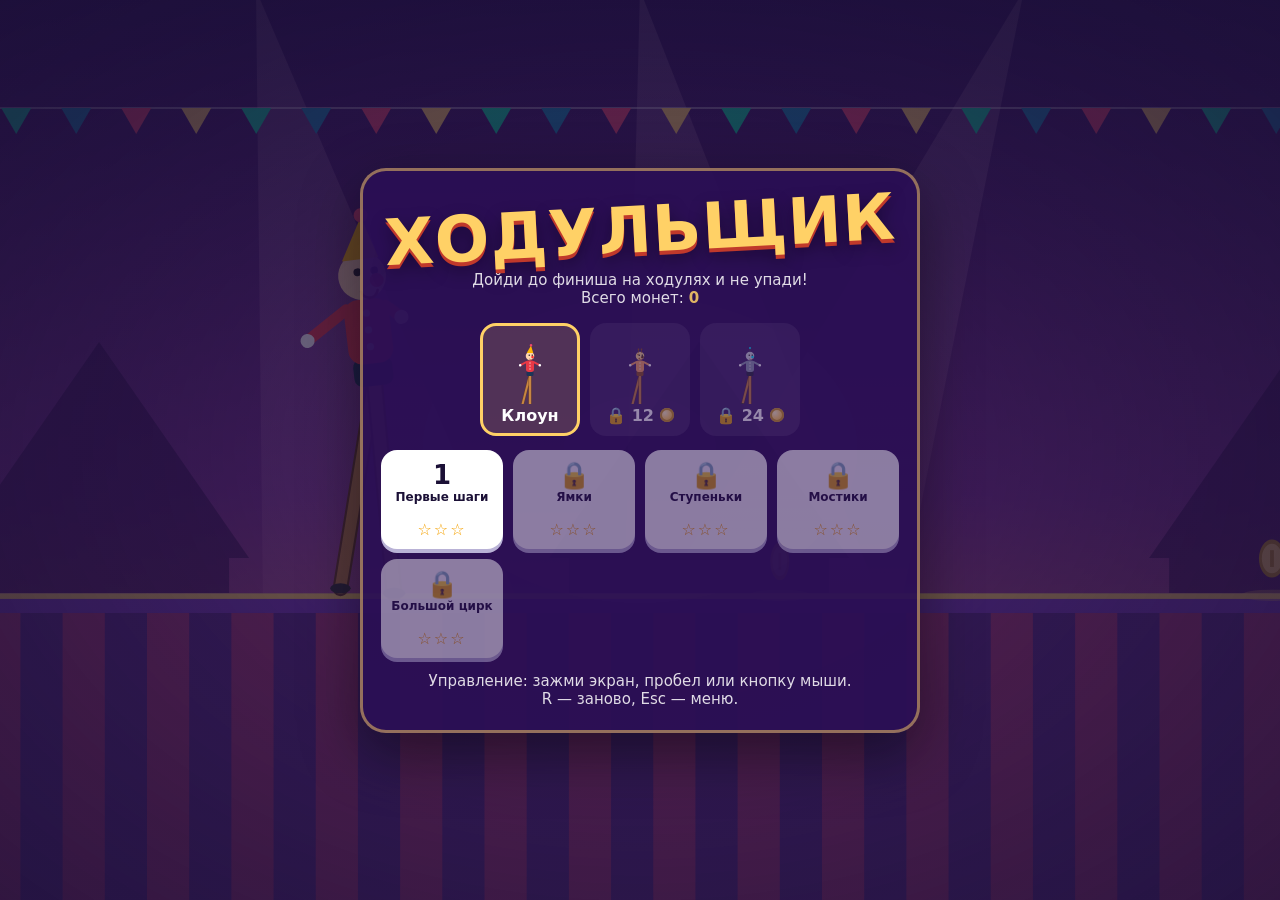
==== hodulki/index.html @ 5085d310 "Игра «Ходульщик»: ходьба на ходулях, 5 уровней, 3 персонажа Co-Authored-By: Claude Opus 5.5 <noreply" ====
﻿<!doctype html>
<html lang="ru">
<head>
<meta charset="utf-8">
<meta name="viewport" content="width=device-width, initial-scale=1, maximum-scale=1, user-scalable=no, viewport-fit=cover">
<meta name="theme-color" content="#2b1055">
<meta name="apple-mobile-web-app-capable" content="yes">
<title>Ходульщик</title>
<style>
  :root { --gold: #ffd166; --red: #ef476f; --ink: #1b1036; }
  * { box-sizing: border-box; -webkit-tap-highlight-color: transparent; user-select: none; -webkit-user-select: none; }
  html, body { margin: 0; height: 100%; overflow: hidden; background: #2b1055; font-family: 'Segoe UI', system-ui, -apple-system, Roboto, sans-serif; color: #fff; touch-action: none; }
  canvas { display: block; width: 100vw; height: 100vh; height: 100dvh; }
  .hud { position: fixed; top: max(10px, env(safe-area-inset-top)); left: 12px; right: 12px; display: flex; gap: 8px; align-items: center; pointer-events: none; font-weight: 800; text-shadow: 0 2px 0 rgba(0,0,0,.35); }
  .pill { background: rgba(27,16,54,.55); border: 2px solid rgba(255,255,255,.15); padding: 6px 12px; border-radius: 999px; font-size: 16px; backdrop-filter: blur(6px); }
  .hud .grow { flex: 1; }
  #hLevel { min-width: 0; overflow: hidden; text-overflow: ellipsis; white-space: nowrap; }
  .hud .pill { flex-shrink: 0; } .hud #hLevel { flex-shrink: 1; }
  @media (max-width: 480px) { .pill { font-size: 14px; padding: 5px 9px; } }
  .coin { display: inline-block; width: .9em; height: .9em; border-radius: 50%; background: radial-gradient(circle at 35% 35%, #fff3c4, #ffd166 45%, #c9971f); vertical-align: -0.1em; box-shadow: 0 0 0 2px #c9971f inset; }
  .hud button { pointer-events: auto; }
  .btn { font: inherit; font-weight: 800; border: 0; cursor: pointer; color: var(--ink); background: var(--gold); padding: 12px 22px; border-radius: 16px; font-size: 18px; box-shadow: 0 5px 0 #c9971f; transition: transform .08s; }
  .btn:active { transform: translateY(3px); box-shadow: 0 2px 0 #c9971f; }
  .btn.alt { background: #fff; box-shadow: 0 5px 0 #b9b2d6; }
  .btn.small { padding: 8px 14px; font-size: 15px; border-radius: 12px; }
  .screen { position: fixed; inset: 0; display: none; align-items: center; justify-content: center; padding: 16px; background: radial-gradient(ellipse at center, rgba(27,16,54,.55), rgba(27,16,54,.85)); }
  .screen.on { display: flex; }
  .card { width: min(560px, 100%); max-height: 100%; overflow: auto; text-align: center; background: rgba(43,16,85,.92); border: 3px solid rgba(255,209,102,.5); border-radius: 26px; padding: 22px 18px; box-shadow: 0 20px 60px rgba(0,0,0,.45); }
  h1 { margin: 0 0 4px; font-size: clamp(38px, 9vw, 64px); letter-spacing: 1px; color: var(--gold); text-shadow: 0 4px 0 #c0392b, 0 8px 18px rgba(0,0,0,.4); transform: rotate(-3deg); }
  h2 { margin: 0 0 10px; font-size: 30px; color: var(--gold); }
  .sub { opacity: .85; margin: 0 0 16px; font-size: 15px; }
  .levels { display: grid; grid-template-columns: repeat(auto-fill, minmax(96px, 1fr)); gap: 10px; margin: 14px 0; }
  .lvl { font: inherit; color: var(--ink); background: #fff; border: 0; border-radius: 16px; padding: 10px 6px; cursor: pointer; font-weight: 800; box-shadow: 0 4px 0 #b9b2d6; }
  .lvl b { display: block; font-size: 26px; }
  .lvl small { display: block; font-size: 12px; min-height: 30px; line-height: 1.2; }
  .lvl .st { color: #f4a100; letter-spacing: 2px; }
  .lvl[disabled] { opacity: .45; cursor: not-allowed; }
  .skins { display: flex; gap: 10px; justify-content: center; flex-wrap: wrap; margin: 10px 0 4px; }
  .skin { font: inherit; border: 3px solid transparent; background: rgba(255,255,255,.1); color: #fff; border-radius: 16px; padding: 8px 12px; cursor: pointer; font-weight: 700; min-width: 100px; }
  .skin.sel { border-color: var(--gold); background: rgba(255,209,102,.18); }
  .skin[disabled] { opacity: .5; cursor: not-allowed; }
  .skin canvas { width: 60px; height: 70px; display: block; margin: 0 auto 2px; }
  .row { display: flex; gap: 10px; justify-content: center; flex-wrap: wrap; margin-top: 14px; }
  .big { font-size: 56px; letter-spacing: 6px; margin: 4px 0; }
  .big .off { opacity: .25; }
  .hint { position: fixed; left: 0; right: 0; bottom: max(26px, env(safe-area-inset-bottom)); text-align: center; font-weight: 800; font-size: 18px; pointer-events: none; text-shadow: 0 2px 6px rgba(0,0,0,.6); transition: opacity .5s; }
  .coins-total { color: var(--gold); font-weight: 800; }
</style>
</head>
<body>
<canvas id="cv"></canvas>

<div class="hud" id="hud" style="display:none">
  <button class="btn small alt" id="bMenu">☰</button>
  <span class="pill" id="hLevel">Уровень</span>
  <span class="grow"></span>
  <span class="pill"><span class="coin"></span> <span id="hCoins">0/0</span></span>
  <span class="pill" id="hTime">0.0 с</span>
</div>
<div class="hint" id="hint" style="opacity:0">Зажми — нога идёт вперёд.<br>Отпусти — ставишь ногу.</div>

<div class="screen on" id="sMenu">
  <div class="card">
    <h1>ХОДУЛЬЩИК</h1>
    <p class="sub">Дойди до финиша на ходулях и не упади!<br>Всего монет: <span class="coins-total" id="mTotal">0</span></p>
    <div class="skins" id="skins"></div>
    <div class="levels" id="levels"></div>
    <p class="sub" style="margin:0">Управление: зажми экран, пробел или кнопку мыши.<br>R — заново, Esc — меню.</p>
  </div>
</div>

<div class="screen" id="sEnd">
  <div class="card">
    <h2 id="eTitle">Финиш!</h2>
    <div class="big" id="eStars"></div>
    <p class="sub" id="eText"></p>
    <div class="row">
      <button class="btn alt" id="bEndMenu">Меню</button>
      <button class="btn alt" id="bRetry">Ещё раз</button>
      <button class="btn" id="bNext">Дальше ▶</button>
    </div>
  </div>
</div>

<script src="game.js"></script>
<script>
'use strict';
const { SKINS, LEVELS, groundAt, create, hip, step, stars, bot } = Hod;
const cv = document.getElementById('cv'); let ctx = cv.getContext('2d');
const $ = (id) => document.getElementById(id);

// ---------- сохранение ----------
const SAVE_KEY = 'hodulki-save-v1';
let save = { best: {}, skin: 0 };
try { save = Object.assign(save, JSON.parse(localStorage.getItem(SAVE_KEY) || '{}')); } catch (e) {}
function persist() { try { localStorage.setItem(SAVE_KEY, JSON.stringify(save)); } catch (e) {} }
const totalCoins = () => Object.values(save.best).reduce((a, b) => a + (b.coins || 0), 0);
const unlockedLevel = (i) => i === 0 || !!save.best[i - 1];
const unlockedSkin = (i) => totalCoins() >= SKINS[i].need;

// ---------- звук ----------
let ac = null;
function beep(freq, dur, type = 'square', vol = 0.06, slide = 0) {
  try {
    ac = ac || new (window.AudioContext || window.webkitAudioContext)();
    const o = ac.createOscillator(), g = ac.createGain(), t = ac.currentTime;
    o.type = type; o.frequency.setValueAtTime(freq, t);
    if (slide) o.frequency.exponentialRampToValueAtTime(Math.max(30, freq + slide), t + dur);
    g.gain.setValueAtTime(vol, t); g.gain.exponentialRampToValueAtTime(0.0001, t + dur);
    o.connect(g).connect(ac.destination); o.start(t); o.stop(t + dur);
  } catch (e) {}
}
const sfx = {
  step: () => beep(140 + Math.random() * 40, 0.07, 'triangle', 0.12),
  coin: () => { beep(988, 0.08, 'square', 0.05); setTimeout(() => beep(1319, 0.14, 'square', 0.05), 70); },
  fall: () => beep(400, 0.6, 'sawtooth', 0.05, -330),
  win: () => [523, 659, 784, 1047].forEach((f, i) => setTimeout(() => beep(f, 0.18, 'square', 0.05), i * 110)),
};

// ---------- состояние ----------
let s = null, lvlIdx = 0, mode = 'menu', holding = false, particles = [], camX = 0, camY = 0, shake = 0, demoT = 0;
let W = 0, H = 0, DPR = 1, scale = 1;
const AUTO = /auto/.test(location.hash); // для проверки: index.html#level2-auto
function resize() {
  DPR = Math.min(2, window.devicePixelRatio || 1);
  W = window.innerWidth; H = window.innerHeight;
  cv.width = W * DPR; cv.height = H * DPR;
  scale = Math.min(H / 640, W / 520);
}
window.addEventListener('resize', resize); resize();

function startLevel(i) {
  lvlIdx = i; s = create(i, save.skin); mode = 'play'; holding = false; particles = [];
  const h0 = hip(s); camX = h0.x; camY = h0.y;
  $('sMenu').classList.remove('on'); $('sEnd').classList.remove('on');
  $('hud').style.display = 'flex'; $('hLevel').textContent = (i + 1) + '. ' + LEVELS[i].name;
  $('hint').style.opacity = i === 0 ? 1 : 0;
}
function showMenu() {
  mode = 'menu'; holding = false; s = create(0, save.skin); demoT = 0;
  $('hud').style.display = 'none'; $('hint').style.opacity = 0;
  $('sEnd').classList.remove('on'); $('sMenu').classList.add('on');
  $('mTotal').textContent = totalCoins();
  const lv = $('levels'); lv.innerHTML = '';
  LEVELS.forEach((L, i) => {
    const b = document.createElement('button'); b.className = 'lvl';
    const best = save.best[i]; const st = best ? best.stars : 0;
    b.innerHTML = `<b>${unlockedLevel(i) ? i + 1 : '🔒'}</b><small>${L.name}</small><span class="st">${'★'.repeat(st)}${'☆'.repeat(3 - st)}</span>`;
    b.disabled = !unlockedLevel(i);
    b.onclick = () => startLevel(i);
    lv.appendChild(b);
  });
  const sk = $('skins'); sk.innerHTML = '';
  SKINS.forEach((K, i) => {
    const b = document.createElement('button'); b.className = 'skin' + (save.skin === i ? ' sel' : '');
    const ok = unlockedSkin(i); b.disabled = !ok;
    const c = document.createElement('canvas'); c.width = 120; c.height = 140; b.appendChild(c);
    const lab = document.createElement('div'); lab.innerHTML = ok ? K.name : `🔒 ${K.need} <span class="coin"></span>`; b.appendChild(lab);
    drawPreview(c.getContext('2d'), K);
    b.onclick = () => { save.skin = i; persist(); showMenu(); };
    sk.appendChild(b);
  });
}
function finish() {
  const st = stars(s), won = s.state === 'win';
  if (won) {
    const prev = save.best[lvlIdx] || { stars: 0, coins: 0, time: 999 };
    save.best[lvlIdx] = { stars: Math.max(prev.stars, st), coins: Math.max(prev.coins, s.got), time: Math.min(prev.time, s.t) };
    persist();
  }
  $('eTitle').textContent = won ? (lvlIdx === LEVELS.length - 1 ? 'Ты прошёл весь цирк! 🎪' : 'Финиш! 🎉') : 'Упс, упал! 🤕';
  $('eStars').innerHTML = won ? [0, 1, 2].map((i) => `<span class="${i < st ? '' : 'off'}">⭐</span>`).join('') : '💫';
  $('eText').innerHTML = won
    ? `Время: <b>${s.t.toFixed(1)} с</b> (на звезду — до ${s.lv.par} с)<br>Монеты: <b>${s.got}/${s.coins.length}</b> — монету берёшь, когда ставишь ногу рядом с ней`
    : s.why + '.<br>Пройдено ' + Math.max(0, Math.round((hip(s).x / s.lv.finish) * 100)) + '% пути.';
  $('bNext').style.display = won && lvlIdx < LEVELS.length - 1 ? '' : 'none';
  $('sEnd').classList.add('on'); $('hud').style.display = 'none';
}

// ---------- управление ----------
function press(v) {
  if (mode !== 'play') return;
  holding = v;
  if (v) $('hint').style.opacity = 0;
}
cv.addEventListener('pointerdown', (e) => { e.preventDefault(); press(true); });
window.addEventListener('pointerup', () => press(false));
window.addEventListener('pointercancel', () => press(false));
window.addEventListener('blur', () => press(false));
window.addEventListener('keydown', (e) => {
  if (e.repeat) return;
  if (e.code === 'Space' || e.code === 'ArrowUp' || e.code === 'KeyW') { e.preventDefault(); press(true); }
  if (e.code === 'KeyR' && (mode === 'play' || mode === 'end')) startLevel(lvlIdx);
  if (e.code === 'Escape') showMenu();
  if (e.code === 'Enter' && mode === 'end') ($('bNext').style.display === 'none' ? $('bRetry') : $('bNext')).click();
});
window.addEventListener('keyup', (e) => { if (e.code === 'Space' || e.code === 'ArrowUp' || e.code === 'KeyW') press(false); });
$('bMenu').onclick = showMenu; $('bEndMenu').onclick = showMenu;
$('bRetry').onclick = () => startLevel(lvlIdx);
$('bNext').onclick = () => startLevel(lvlIdx + 1);
$('bMenu').addEventListener('pointerdown', (e) => e.stopPropagation());

// ---------- рисование ----------
const toS = (x, y) => [(x - camX) * scale + W * 0.38, (y - camY) * scale + H * 0.5];

function drawBackground(t) {
  const g = ctx.createLinearGradient(0, 0, 0, H);
  g.addColorStop(0, '#2b1055'); g.addColorStop(0.55, '#7a2f8f'); g.addColorStop(1, '#f7797d');
  ctx.fillStyle = g; ctx.fillRect(0, 0, W, H);
  // прожекторы
  ctx.save(); ctx.globalCompositeOperation = 'lighter';
  for (let i = 0; i < 3; i++) {
    const a = Math.sin(t * 0.5 + i * 2.1) * 0.35, cx = W * (0.2 + i * 0.3);
    const lg = ctx.createLinearGradient(cx, 0, cx, H);
    lg.addColorStop(0, 'rgba(255,240,180,.16)'); lg.addColorStop(1, 'rgba(255,240,180,0)');
    ctx.fillStyle = lg; ctx.beginPath(); ctx.moveTo(cx, -10);
    ctx.lineTo(cx + Math.sin(a - 0.18) * H * 1.2, H); ctx.lineTo(cx + Math.sin(a + 0.18) * H * 1.2, H); ctx.fill();
  }
  ctx.restore();
  // шатёр цирка вдалеке (параллакс)
  const par = (k) => -camX * scale * k;
  ctx.fillStyle = 'rgba(40,10,70,.55)';
  for (let i = -1; i < 6; i++) {
    const base = ((par(0.15) % 600) + 600) % 600 - 600 + i * 600;
    const by = H * 0.62;
    ctx.beginPath(); ctx.moveTo(base, by); ctx.lineTo(base + 150, by - 180 * Math.min(1.2, scale)); ctx.lineTo(base + 300, by); ctx.fill();
    ctx.fillRect(base + 20, by, 260, H);
  }
  // гирлянда флажков
  const fy = H * 0.12, off = ((par(0.35) % 60) + 60) % 60;
  ctx.strokeStyle = 'rgba(255,255,255,.4)'; ctx.lineWidth = 2; ctx.beginPath(); ctx.moveTo(0, fy); ctx.lineTo(W, fy); ctx.stroke();
  const cols = ['#ef476f', '#ffd166', '#06d6a0', '#118ab2'];
  for (let x = off - 60, k = 0; x < W + 60; x += 60, k++) {
    ctx.fillStyle = cols[(k + Math.floor(-par(0.35) / 60)) & 3];
    ctx.beginPath(); ctx.moveTo(x, fy); ctx.lineTo(x + 30, fy); ctx.lineTo(x + 15, fy + 26); ctx.fill();
  }
}

function drawGround(lv) {
  for (const [x0, x1, y] of lv.ground) {
    const [a, top] = toS(x0, y), [b] = toS(x1, y);
    if (b < -50 || a > W + 50) continue;
    // дерево-помост
    ctx.fillStyle = '#5b2a86'; ctx.fillRect(a, top, b - a, H - top + 10);
    ctx.fillStyle = '#7d3cbe'; ctx.fillRect(a, top, b - a, 14 * scale);
    ctx.fillStyle = '#ffd166'; ctx.fillRect(a, top, b - a, 4 * scale);
    // полоски шатра на боку
    ctx.save(); ctx.beginPath(); ctx.rect(a, top + 14 * scale, b - a, H); ctx.clip();
    ctx.fillStyle = 'rgba(239,71,111,.55)';
    for (let x = Math.floor(x0 / 60) * 60; x < x1; x += 60) {
      const [sx] = toS(x, y); ctx.fillRect(sx, top + 14 * scale, 30 * scale, H);
    }
    ctx.restore();
  }
  // ямы: батут-сетка внизу
  const g = lv.ground;
  for (let i = 0; i + 1 < g.length; i++) {
    if (g[i + 1][0] <= g[i][1]) continue;
    const [a, ya] = toS(g[i][1], Math.max(g[i][2], g[i + 1][2]) + 120), [b] = toS(g[i + 1][0], 0);
    ctx.strokeStyle = 'rgba(255,255,255,.35)'; ctx.lineWidth = 2;
    for (let k = 0; k < 4; k++) { ctx.beginPath(); ctx.moveTo(a, ya + k * 10 * scale); ctx.lineTo(b, ya + k * 10 * scale); ctx.stroke(); }
  }
  // финиш
  const fy = groundAt(lv, lv.finish) ?? 0;
  const [fx, fyS] = toS(lv.finish, fy);
  ctx.fillStyle = '#fff'; ctx.fillRect(fx - 3 * scale, fyS - 260 * scale, 6 * scale, 260 * scale);
  const sq = 14 * scale;
  for (let r = 0; r < 4; r++) for (let c = 0; c < 6; c++) {
    ctx.fillStyle = (r + c) % 2 ? '#111' : '#fff';
    ctx.fillRect(fx + 3 * scale + c * sq, fyS - 260 * scale + r * sq + Math.sin(performance.now() / 200 + c) * 3, sq, sq);
  }
}

function drawCoins(t) {
  for (const c of s.coins) {
    if (c.got) continue;
    const [x, y] = toS(c.x, c.y - 26);
    const r = 12 * scale, sx = Math.abs(Math.cos(t * 3 + c.x));
    ctx.save(); ctx.translate(x, y + Math.sin(t * 4 + c.x) * 4 * scale); ctx.scale(Math.max(0.15, sx), 1);
    ctx.fillStyle = '#ffd166'; ctx.beginPath(); ctx.arc(0, 0, r, 0, 7); ctx.fill();
    ctx.strokeStyle = '#c9971f'; ctx.lineWidth = 3 * scale; ctx.stroke();
    ctx.fillStyle = '#c9971f'; ctx.fillRect(-2 * scale, -6 * scale, 4 * scale, 12 * scale);
    ctx.restore();
    // метка на полу: сюда ставить ногу
    const [mx, my] = toS(c.x, c.y);
    ctx.fillStyle = 'rgba(255,209,102,.35)'; ctx.beginPath(); ctx.ellipse(mx, my + 2, 22 * scale, 4 * scale, 0, 0, 7); ctx.fill();
  }
}

function stilt(x1, y1, x2, y2, w) {
  ctx.lineCap = 'round';
  ctx.strokeStyle = '#6b3e1f'; ctx.lineWidth = w + 3 * scale; ctx.beginPath(); ctx.moveTo(x1, y1); ctx.lineTo(x2, y2); ctx.stroke();
  ctx.strokeStyle = '#c68642'; ctx.lineWidth = w; ctx.beginPath(); ctx.moveTo(x1, y1); ctx.lineTo(x2, y2); ctx.stroke();
  // ступня
  ctx.fillStyle = '#333'; ctx.beginPath(); ctx.ellipse(x2, y2, w * 0.9, w * 0.45, 0, 0, 7); ctx.fill();
}

function drawPlayer(t) {
  const K = s.sk, Hh = hip(s);
  const [hx, hy] = toS(Hh.x, Hh.y), [px, py] = toS(s.P.x, s.P.y);
  // вторая (махающая) нога: не уходит под пол
  let l = s.L * (s.holding ? 0.88 : 1);
  const gy = groundAt(s.lv, Hh.x + l * Math.sin(s.phi));
  if (gy !== null && s.state !== 'pit' && Math.cos(s.phi) > 0.05) l = Math.min(l, (gy - Hh.y) / Math.cos(s.phi) - 2);
  const [qx, qy] = toS(Hh.x + l * Math.sin(s.phi), Hh.y + l * Math.cos(s.phi));
  const w = 9 * scale;
  stilt(hx, hy, qx, qy, w * 0.9);
  stilt(hx, hy, px, py, w);
  // туловище наклоняется с телом и чуть отстаёт
  const lean = s.state === 'fall' ? s.th : s.th * 0.6 - s.w * 0.06;
  ctx.save(); ctx.translate(hx, hy); ctx.rotate(lean);
  const u = scale;
  // штаны
  ctx.fillStyle = K.pants; roundRect(-14 * u, -16 * u, 28 * u, 20 * u, 6 * u); ctx.fill();
  // рубашка
  ctx.fillStyle = K.shirt; roundRect(-16 * u, -58 * u, 32 * u, 46 * u, 10 * u); ctx.fill();
  ctx.fillStyle = 'rgba(255,255,255,.85)';
  for (let i = 0; i < 3; i++) { ctx.beginPath(); ctx.arc(0, (-48 + i * 12) * u, 2.6 * u, 0, 7); ctx.fill(); }
  // руки-махалки
  const flail = Math.sin(t * 9) * 0.5 * Math.min(1, Math.abs(s.w)) + (s.state === 'fall' || s.state === 'pit' ? Math.sin(t * 20) : 0);
  ctx.strokeStyle = K.shirt; ctx.lineWidth = 8 * u; ctx.lineCap = 'round';
  for (const side of [-1, 1]) {
    const a = side * (1.0 + flail * side) - s.w * 0.25;
    ctx.beginPath(); ctx.moveTo(side * 14 * u, -52 * u);
    ctx.lineTo(side * 14 * u + Math.sin(a) * 30 * u, -52 * u + Math.cos(a) * 30 * u * -0.3 + 18 * u); ctx.stroke();
    ctx.fillStyle = '#fff'; ctx.beginPath();
    ctx.arc(side * 14 * u + Math.sin(a) * 30 * u, -52 * u + Math.cos(a) * 30 * u * -0.3 + 18 * u, 5 * u, 0, 7); ctx.fill();
  }
  // голова
  const hb = Math.sin(t * 12) * 1.5 * u;
  ctx.fillStyle = K.skin; ctx.beginPath(); ctx.arc(0, -76 * u + hb, 17 * u, 0, 7); ctx.fill();
  if (K.id === 'giraffe') { // пятнышки и рожки
    ctx.fillStyle = '#c47f2c'; [[-8, -82], [7, -70], [-3, -66]].forEach(([a, b]) => { ctx.beginPath(); ctx.arc(a * u, b * u + hb, 3.5 * u, 0, 7); ctx.fill(); });
    ctx.strokeStyle = '#8d5524'; ctx.lineWidth = 3 * u;
    [-6, 6].forEach((x) => { ctx.beginPath(); ctx.moveTo(x * u, -90 * u + hb); ctx.lineTo(x * u, -102 * u + hb); ctx.stroke(); ctx.fillStyle = '#8d5524'; ctx.beginPath(); ctx.arc(x * u, -103 * u + hb, 3.5 * u, 0, 7); ctx.fill(); });
  } else if (K.id === 'robot') { // антенна
    ctx.strokeStyle = '#555'; ctx.lineWidth = 3 * u; ctx.beginPath(); ctx.moveTo(0, -93 * u + hb); ctx.lineTo(0, -106 * u + hb); ctx.stroke();
    ctx.fillStyle = Math.sin(t * 8) > 0 ? '#ff3b3b' : '#00e5ff'; ctx.beginPath(); ctx.arc(0, -108 * u + hb, 4 * u, 0, 7); ctx.fill();
  } else { // колпак клоуна
    ctx.fillStyle = K.hat; ctx.beginPath(); ctx.moveTo(-13 * u, -88 * u + hb); ctx.lineTo(13 * u, -88 * u + hb); ctx.lineTo(4 * u, -118 * u + hb); ctx.fill();
    ctx.fillStyle = '#ef476f'; ctx.beginPath(); ctx.arc(4 * u, -119 * u + hb, 5 * u, 0, 7); ctx.fill();
  }
  // глаза: при падении — крестики
  const dead = s.state === 'fall' || s.state === 'pit';
  ctx.strokeStyle = '#222'; ctx.fillStyle = '#222'; ctx.lineWidth = 2.5 * u;
  for (const ex of [-6, 6]) {
    const x = (ex + 3) * u, y = -79 * u + hb;
    if (dead) { ctx.beginPath(); ctx.moveTo(x - 3 * u, y - 3 * u); ctx.lineTo(x + 3 * u, y + 3 * u); ctx.moveTo(x + 3 * u, y - 3 * u); ctx.lineTo(x - 3 * u, y + 3 * u); ctx.stroke(); }
    else { ctx.beginPath(); ctx.arc(x, y, 2.8 * u, 0, 7); ctx.fill(); }
  }
  ctx.fillStyle = K.nose; ctx.beginPath(); ctx.arc(10 * u, -72 * u + hb, 5 * u, 0, 7); ctx.fill();
  ctx.strokeStyle = '#7a1d1d'; ctx.lineWidth = 2 * u; ctx.beginPath();
  if (dead) ctx.arc(4 * u, -60 * u + hb, 5 * u, Math.PI * 1.1, Math.PI * 1.9); else ctx.arc(4 * u, -66 * u + hb, 6 * u, 0.2, Math.PI - 0.2);
  ctx.stroke();
  ctx.restore();
}

function roundRect(x, y, w, h, r) { ctx.beginPath(); ctx.roundRect ? ctx.roundRect(x, y, w, h, r) : ctx.rect(x, y, w, h); }

function drawPreview(g, K) {
  const keep = { s, scale, camX, camY, W, H, ctx };
  s = create(0, SKINS.indexOf(K)); s.th = 0; s.phi = -0.25;
  ctx = g; W = 120; H = 140; scale = 0.5;
  const h0 = hip(s);
  camX = h0.x - (60 - W * 0.38) / scale; camY = h0.y - (82 - H * 0.5) / scale;
  drawPlayer(0);
  ({ s, scale, camX, camY, W, H, ctx } = keep);
}
function spawn(x, y, n, color, spd = 1) {
  for (let i = 0; i < n; i++) {
    const a = Math.random() * Math.PI * 2, v = (60 + Math.random() * 160) * spd;
    particles.push({ x, y, vx: Math.cos(a) * v, vy: Math.sin(a) * v - 120, life: 0.7 + Math.random() * 0.5, color, r: 2 + Math.random() * 4 });
  }
}
function drawParticles(dt) {
  particles = particles.filter((p) => (p.life -= dt) > 0);
  for (const p of particles) {
    p.vy += 600 * dt; p.x += p.vx * dt; p.y += p.vy * dt;
    const [x, y] = toS(p.x, p.y);
    ctx.globalAlpha = Math.min(1, p.life * 2); ctx.fillStyle = p.color;
    ctx.fillRect(x, y, p.r * scale, p.r * scale);
  }
  ctx.globalAlpha = 1;
}

// ---------- главный цикл ----------
let last = performance.now(), acc = 0;
function frame(now) {
  const dt = Math.min(0.05, (now - last) / 1000); last = now; acc += dt;
  const t = now / 1000;
  // физика фиксированным шагом
  while (acc >= 1 / 120) {
    acc -= 1 / 120;
    if (!s) break;
    const hold = mode === 'menu' || AUTO ? bot(s) : holding;
    step(s, 1 / 120, hold);
    for (const e of s.events) {
      if (mode !== 'play') continue;
      if (e === 'step') { sfx.step(); spawn(s.P.x, s.P.y, 6, 'rgba(255,255,255,.8)', 0.5); }
      if (e === 'coin') { sfx.coin(); spawn(s.P.x, s.P.y - 30, 16, '#ffd166'); }
      if (e === 'fall') { sfx.fall(); shake = 0.4; }
      if (e === 'win') { sfx.win(); const h0 = hip(s); spawn(h0.x, h0.y - 60, 60, '#ffd166', 1.6); spawn(h0.x, h0.y - 60, 40, '#ef476f', 1.4); }
    }
    if (mode === 'play' && s.state !== 'play' && s.endT > (s.state === 'win' ? 1.4 : 1.1)) { mode = 'end'; finish(); }
    if (mode === 'menu' && s.state !== 'play' && s.endT > 1.5) s = create(Math.floor(Math.random() * 2), save.skin);
  }
  if (s) {
    const h0 = hip(s);
    const k = 1 - Math.pow(0.02, dt);
    camX += (h0.x + 120 - camX) * k; camY += (Math.min(h0.y + 40, s.P.y - 60) - camY) * k * 0.6;
  }
  ctx.setTransform(DPR, 0, 0, DPR, 0, 0);
  if (shake > 0) { shake -= dt; ctx.translate((Math.random() - 0.5) * 14 * shake, (Math.random() - 0.5) * 14 * shake); }
  drawBackground(t);
  if (s) { drawGround(s.lv); drawCoins(t); drawPlayer(t); }
  drawParticles(dt);
  if (mode === 'play' && s) {
    $('hTime').textContent = s.t.toFixed(1) + ' с';
    $('hCoins').textContent = s.got + '/' + s.coins.length;
  }
  requestAnimationFrame(frame);
}
showMenu();
const m = location.hash.match(/level(\d)/); if (m) startLevel(+m[1] - 1);
requestAnimationFrame(frame);
</script>
</body>
</html>
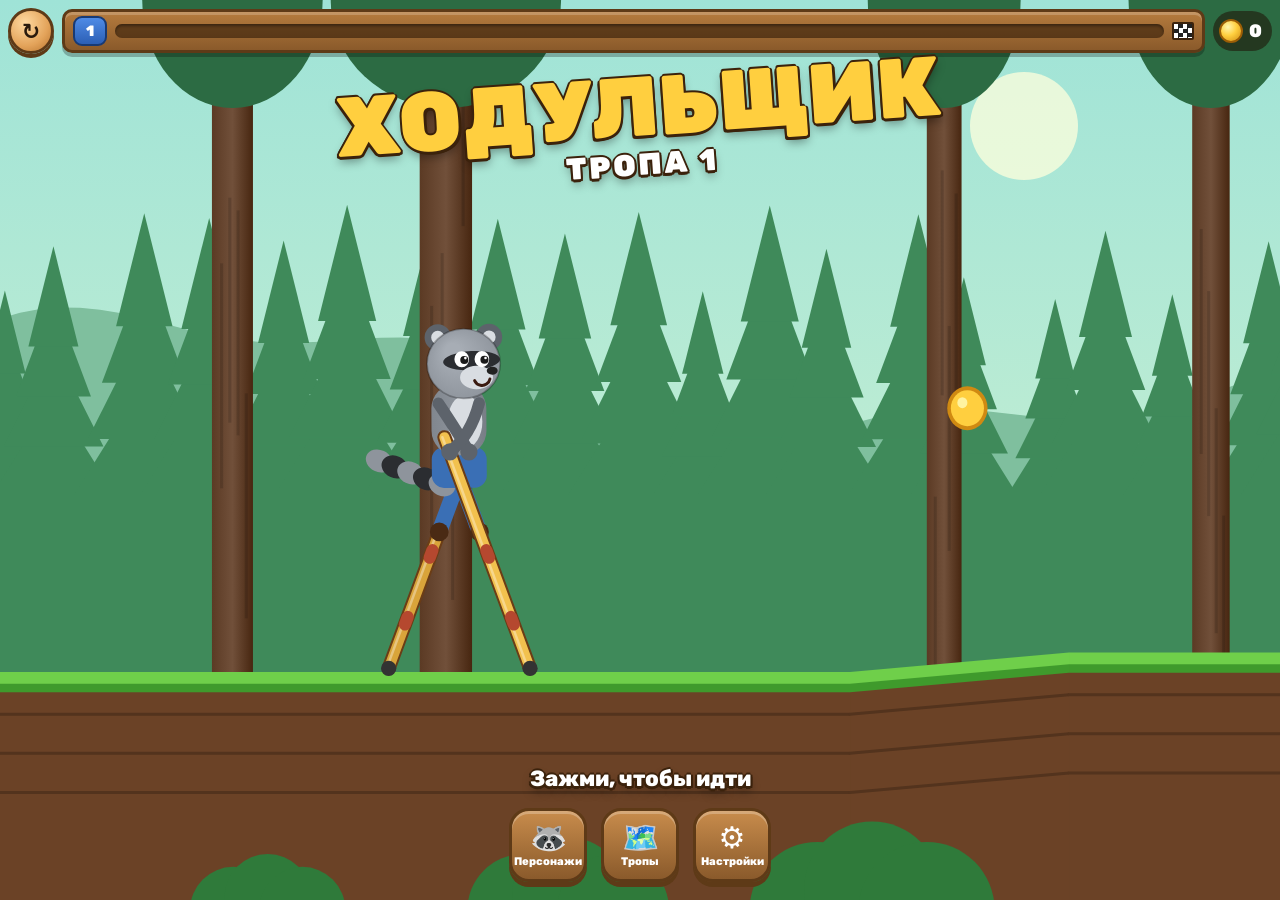
==== commit fc2b194e: "Ходульщик 2.0: физика Box2D, ходули через голову, 3 мира, 8 персонажей, магазин, бесконечные тропы C" ====
--- a/hodulki/index.html
+++ b/hodulki/index.html
@@ -1,427 +1,695 @@
-﻿<!doctype html>
+<!doctype html>
 <html lang="ru">
 <head>
 <meta charset="utf-8">
 <meta name="viewport" content="width=device-width, initial-scale=1, maximum-scale=1, user-scalable=no, viewport-fit=cover">
-<meta name="theme-color" content="#2b1055">
+<meta name="theme-color" content="#1f3b2c">
 <meta name="apple-mobile-web-app-capable" content="yes">
+<meta name="apple-mobile-web-app-status-bar-style" content="black-translucent">
 <title>Ходульщик</title>
+<link rel="preconnect" href="https://fonts.googleapis.com">
+<link href="https://fonts.googleapis.com/css2?family=Rubik:wght@600;800;900&display=swap" rel="stylesheet">
 <style>
-  :root { --gold: #ffd166; --red: #ef476f; --ink: #1b1036; }
-  * { box-sizing: border-box; -webkit-tap-highlight-color: transparent; user-select: none; -webkit-user-select: none; }
-  html, body { margin: 0; height: 100%; overflow: hidden; background: #2b1055; font-family: 'Segoe UI', system-ui, -apple-system, Roboto, sans-serif; color: #fff; touch-action: none; }
-  canvas { display: block; width: 100vw; height: 100vh; height: 100dvh; }
-  .hud { position: fixed; top: max(10px, env(safe-area-inset-top)); left: 12px; right: 12px; display: flex; gap: 8px; align-items: center; pointer-events: none; font-weight: 800; text-shadow: 0 2px 0 rgba(0,0,0,.35); }
-  .pill { background: rgba(27,16,54,.55); border: 2px solid rgba(255,255,255,.15); padding: 6px 12px; border-radius: 999px; font-size: 16px; backdrop-filter: blur(6px); }
-  .hud .grow { flex: 1; }
-  #hLevel { min-width: 0; overflow: hidden; text-overflow: ellipsis; white-space: nowrap; }
-  .hud .pill { flex-shrink: 0; } .hud #hLevel { flex-shrink: 1; }
-  @media (max-width: 480px) { .pill { font-size: 14px; padding: 5px 9px; } }
-  .coin { display: inline-block; width: .9em; height: .9em; border-radius: 50%; background: radial-gradient(circle at 35% 35%, #fff3c4, #ffd166 45%, #c9971f); vertical-align: -0.1em; box-shadow: 0 0 0 2px #c9971f inset; }
-  .hud button { pointer-events: auto; }
-  .btn { font: inherit; font-weight: 800; border: 0; cursor: pointer; color: var(--ink); background: var(--gold); padding: 12px 22px; border-radius: 16px; font-size: 18px; box-shadow: 0 5px 0 #c9971f; transition: transform .08s; }
-  .btn:active { transform: translateY(3px); box-shadow: 0 2px 0 #c9971f; }
-  .btn.alt { background: #fff; box-shadow: 0 5px 0 #b9b2d6; }
-  .btn.small { padding: 8px 14px; font-size: 15px; border-radius: 12px; }
-  .screen { position: fixed; inset: 0; display: none; align-items: center; justify-content: center; padding: 16px; background: radial-gradient(ellipse at center, rgba(27,16,54,.55), rgba(27,16,54,.85)); }
-  .screen.on { display: flex; }
-  .card { width: min(560px, 100%); max-height: 100%; overflow: auto; text-align: center; background: rgba(43,16,85,.92); border: 3px solid rgba(255,209,102,.5); border-radius: 26px; padding: 22px 18px; box-shadow: 0 20px 60px rgba(0,0,0,.45); }
-  h1 { margin: 0 0 4px; font-size: clamp(38px, 9vw, 64px); letter-spacing: 1px; color: var(--gold); text-shadow: 0 4px 0 #c0392b, 0 8px 18px rgba(0,0,0,.4); transform: rotate(-3deg); }
-  h2 { margin: 0 0 10px; font-size: 30px; color: var(--gold); }
-  .sub { opacity: .85; margin: 0 0 16px; font-size: 15px; }
-  .levels { display: grid; grid-template-columns: repeat(auto-fill, minmax(96px, 1fr)); gap: 10px; margin: 14px 0; }
-  .lvl { font: inherit; color: var(--ink); background: #fff; border: 0; border-radius: 16px; padding: 10px 6px; cursor: pointer; font-weight: 800; box-shadow: 0 4px 0 #b9b2d6; }
-  .lvl b { display: block; font-size: 26px; }
-  .lvl small { display: block; font-size: 12px; min-height: 30px; line-height: 1.2; }
-  .lvl .st { color: #f4a100; letter-spacing: 2px; }
-  .lvl[disabled] { opacity: .45; cursor: not-allowed; }
-  .skins { display: flex; gap: 10px; justify-content: center; flex-wrap: wrap; margin: 10px 0 4px; }
-  .skin { font: inherit; border: 3px solid transparent; background: rgba(255,255,255,.1); color: #fff; border-radius: 16px; padding: 8px 12px; cursor: pointer; font-weight: 700; min-width: 100px; }
-  .skin.sel { border-color: var(--gold); background: rgba(255,209,102,.18); }
-  .skin[disabled] { opacity: .5; cursor: not-allowed; }
-  .skin canvas { width: 60px; height: 70px; display: block; margin: 0 auto 2px; }
-  .row { display: flex; gap: 10px; justify-content: center; flex-wrap: wrap; margin-top: 14px; }
-  .big { font-size: 56px; letter-spacing: 6px; margin: 4px 0; }
-  .big .off { opacity: .25; }
-  .hint { position: fixed; left: 0; right: 0; bottom: max(26px, env(safe-area-inset-bottom)); text-align: center; font-weight: 800; font-size: 18px; pointer-events: none; text-shadow: 0 2px 6px rgba(0,0,0,.6); transition: opacity .5s; }
-  .coins-total { color: var(--gold); font-weight: 800; }
+  :root { --wood: #8a5a2b; --wood-d: #5e3a17; --wood-l: #b57b3e; --gold: #ffcf3f; --green: #3fae49; --ink: #2a1a0c; }
+  * { box-sizing: border-box; -webkit-tap-highlight-color: transparent; user-select: none; -webkit-user-select: none; -webkit-touch-callout: none; }
+  html, body { margin: 0; height: 100%; overflow: hidden; background: #1f3b2c; font-family: 'Rubik', 'Segoe UI', system-ui, sans-serif; color: #fff; touch-action: none; }
+  canvas#cv { display: block; position: fixed; inset: 0; width: 100%; height: 100%; }
+  .layer { position: fixed; inset: 0; pointer-events: none; }
+  .layer > * { pointer-events: auto; }
+  .hidden { display: none !important; }
+  .stroke { text-shadow: 0 3px 0 #3b220c, 2px 0 0 #3b220c, -2px 0 0 #3b220c, 0 -2px 0 #3b220c, 2px 2px 0 #3b220c, -2px 2px 0 #3b220c, 0 6px 10px rgba(0,0,0,.35); }
+
+  .top { position: fixed; top: max(8px, env(safe-area-inset-top)); left: 8px; right: 8px; display: flex; align-items: center; gap: 8px; pointer-events: none; }
+  .round { pointer-events: auto; width: 46px; height: 46px; border-radius: 50%; border: 3px solid var(--wood-d); background: radial-gradient(circle at 35% 30%, #ffd9a0, #e3a35a 60%, #b8742f); color: var(--ink); font-size: 22px; font-weight: 900; display: grid; place-items: center; cursor: pointer; box-shadow: 0 4px 0 var(--wood-d); flex-shrink: 0; font-family: inherit; }
+  .round:active { transform: translateY(2px); box-shadow: 0 2px 0 var(--wood-d); }
+  .plank { flex: 1; min-width: 0; height: 44px; border-radius: 10px; background: linear-gradient(#b57b3e, #8a5a2b); border: 3px solid var(--wood-d); box-shadow: inset 0 3px 0 rgba(255,255,255,.2), 0 4px 0 rgba(0,0,0,.25); display: flex; align-items: center; gap: 8px; padding: 0 8px; }
+  .badge { min-width: 34px; height: 30px; padding: 0 6px; border-radius: 9px; background: linear-gradient(#4f8be6, #2c5fb5); border: 2px solid #183a75; display: grid; place-items: center; font-weight: 900; font-size: 15px; }
+  .bar { flex: 1; height: 14px; border-radius: 7px; background: rgba(40,20,5,.55); overflow: hidden; box-shadow: inset 0 2px 3px rgba(0,0,0,.4); }
+  .bar i { display: block; height: 100%; width: 0; background: linear-gradient(#ffe27a, #f2a91c); border-radius: 7px; }
+  .flag { width: 22px; height: 18px; flex-shrink: 0; background: conic-gradient(#222 25%, #fff 0 50%, #222 0 75%, #fff 0) 0 0 / 9px 9px; border: 2px solid #3b220c; border-radius: 2px; }
+  .coins { pointer-events: auto; display: flex; align-items: center; gap: 6px; height: 40px; padding: 0 10px 0 6px; border-radius: 20px; background: rgba(30,15,5,.55); font-weight: 900; font-size: 18px; flex-shrink: 0; }
+  .coin { width: 24px; height: 24px; border-radius: 50%; background: radial-gradient(circle at 35% 30%, #fff6b0, #ffcf3f 45%, #d08a12); border: 2px solid #9a5d06; display: inline-block; flex-shrink: 0; }
+
+  .home { display: flex; flex-direction: column; align-items: center; justify-content: space-between; padding: max(70px, calc(env(safe-area-inset-top) + 62px)) 16px max(18px, env(safe-area-inset-bottom)); pointer-events: none; }
+  .logo { font-weight: 900; font-size: clamp(44px, 13vw, 84px); line-height: .9; text-align: center; color: var(--gold); letter-spacing: 1px; transform: rotate(-4deg); pointer-events: none !important; }
+  .logo small { display: block; font-size: .36em; color: #fff; letter-spacing: 3px; margin-top: 6px; }
+  .home { justify-content: flex-start; }
+  .tap { margin-top: auto; margin-bottom: 16px; font-weight: 800; font-size: 22px; animation: pulse 1.2s ease-in-out infinite; text-align: center; pointer-events: none !important; }
+  @keyframes pulse { 50% { transform: scale(1.08); opacity: .75; } }
+  .dock { display: flex; gap: 14px; justify-content: center; pointer-events: auto; }
+  .dock button { position: relative; width: 78px; height: 74px; border-radius: 20px; border: 3px solid var(--wood-d); background: linear-gradient(#c88c4c, #8a5a2b); box-shadow: inset 0 3px 0 rgba(255,255,255,.25), 0 5px 0 var(--wood-d); color: #fff; font: inherit; font-weight: 800; font-size: 11px; cursor: pointer; display: flex; flex-direction: column; align-items: center; justify-content: center; gap: 2px; }
+  .dock button:active { transform: translateY(3px); box-shadow: inset 0 3px 0 rgba(255,255,255,.25), 0 2px 0 var(--wood-d); }
+  .dock button span { font-size: 30px; line-height: 1; }
+  .dot { position: absolute; top: -6px; right: -6px; background: #e53935; border: 2px solid #fff; border-radius: 12px; padding: 1px 7px; font-size: 12px; font-style: normal; }
+
+  .center-msg { position: fixed; left: 0; right: 0; top: 38%; text-align: center; font-weight: 900; font-size: clamp(26px, 7vw, 40px); pointer-events: none; padding: 0 12px; }
+  .center-msg.win { color: var(--gold); font-size: clamp(44px, 13vw, 76px); transform: rotate(-4deg); top: 22%; }
+  .sub-msg { display: block; font-size: 18px; color: #fff; margin-top: 10px; transform: rotate(4deg); }
+
+  .modal { position: fixed; inset: 0; background: rgba(10,25,15,.6); display: grid; place-items: center; padding: 16px; pointer-events: auto; }
+  .panel { width: min(520px, 100%); max-height: calc(100vh - 32px); max-height: calc(100dvh - 32px); display: flex; flex-direction: column; background: linear-gradient(#3b8a3f, #2a6a30); border: 4px solid var(--wood-d); border-radius: 22px; box-shadow: 0 10px 40px rgba(0,0,0,.5); overflow: hidden; }
+  .panel-head { position: relative; display: flex; align-items: center; justify-content: center; padding: 12px; min-height: 62px; background: linear-gradient(#b57b3e, #8a5a2b); border-bottom: 4px solid var(--wood-d); }
+  .panel-head h2 { margin: 0; font-size: 22px; font-weight: 900; letter-spacing: 1px; }
+  .panel-head .x { position: absolute; left: 10px; top: 50%; transform: translateY(-50%); width: 38px; height: 38px; font-size: 18px; }
+  .panel-head .coins { position: absolute; right: 10px; top: 50%; transform: translateY(-50%); height: 34px; font-size: 16px; }
+  .shop-hero { display: flex; flex-direction: column; align-items: center; padding: 8px 10px 4px; flex-shrink: 0; }
+  .shop-hero canvas { width: 140px; height: 158px; }
+  .shop-hero b { font-size: 20px; font-weight: 900; }
+  .shop-hero small { opacity: .9; font-size: 13px; text-align: center; min-height: 2.4em; font-weight: 600; }
+  .act { margin: 8px 0 4px; font: inherit; font-weight: 900; font-size: 18px; color: var(--ink); border: 3px solid #8a5d00; background: linear-gradient(#ffe066, #f5b819); border-radius: 14px; padding: 10px 26px; box-shadow: 0 4px 0 #8a5d00; cursor: pointer; display: flex; align-items: center; gap: 8px; }
+  .act:active { transform: translateY(2px); box-shadow: 0 2px 0 #8a5d00; }
+  .act.off { filter: grayscale(.8); opacity: .7; }
+  .act.green { background: linear-gradient(#7be07f, #3fae49); border-color: #1f6b26; box-shadow: 0 4px 0 #1f6b26; color: #fff; }
+  .grid { display: grid; grid-template-columns: repeat(4, 1fr); gap: 8px; padding: 10px 12px 14px; overflow: auto; }
+  .cell { position: relative; aspect-ratio: 1; border-radius: 14px; background: rgba(0,0,0,.18); border: 3px solid transparent; cursor: pointer; padding: 0; font-family: inherit; color: #fff; }
+  .cell canvas { width: 100%; height: 100%; display: block; }
+  .cell.sel { border-color: var(--gold); background: rgba(255,207,63,.18); }
+  .cell.owned::after { content: '✓'; position: absolute; right: 5px; bottom: 2px; font-weight: 900; color: #b8ff9c; text-shadow: 0 1px 0 #000; }
+  .cell .price { position: absolute; left: 0; right: 0; bottom: 3px; font-size: 12px; font-weight: 900; display: flex; align-items: center; justify-content: center; gap: 3px; text-shadow: 0 1px 2px #000; }
+  .cell .price .coin { width: 13px; height: 13px; border-width: 1px; }
+  .cell.locked canvas { filter: brightness(0) opacity(.45); }
+  .rows { padding: 14px 16px 18px; display: flex; flex-direction: column; gap: 10px; overflow: auto; }
+  .rows label { display: flex; justify-content: space-between; align-items: center; background: rgba(0,0,0,.18); border-radius: 12px; padding: 12px 14px; font-weight: 800; }
+  .rows input { width: 22px; height: 22px; }
+  .help { font-size: 14px; line-height: 1.45; font-weight: 600; background: rgba(0,0,0,.18); border-radius: 12px; padding: 12px 14px; }
+  .toast { position: fixed; left: 50%; top: 92px; transform: translateX(-50%); background: rgba(30,15,5,.85); padding: 8px 16px; border-radius: 14px; font-weight: 800; pointer-events: none; transition: opacity .4s; text-align: center; z-index: 5; }
 </style>
 </head>
 <body>
 <canvas id="cv"></canvas>
 
-<div class="hud" id="hud" style="display:none">
-  <button class="btn small alt" id="bMenu">☰</button>
-  <span class="pill" id="hLevel">Уровень</span>
-  <span class="grow"></span>
-  <span class="pill"><span class="coin"></span> <span id="hCoins">0/0</span></span>
-  <span class="pill" id="hTime">0.0 с</span>
+<div class="top" id="top">
+  <button class="round" id="bRestart" title="Заново">↻</button>
+  <div class="plank"><span class="badge" id="tNum">1</span><div class="bar"><i id="tBar"></i></div><span class="flag"></span></div>
+  <div class="coins"><span class="coin"></span><span id="tCoins">0</span></div>
 </div>
-<div class="hint" id="hint" style="opacity:0">Зажми — нога идёт вперёд.<br>Отпусти — ставишь ногу.</div>
-
-<div class="screen on" id="sMenu">
-  <div class="card">
-    <h1>ХОДУЛЬЩИК</h1>
-    <p class="sub">Дойди до финиша на ходулях и не упади!<br>Всего монет: <span class="coins-total" id="mTotal">0</span></p>
-    <div class="skins" id="skins"></div>
-    <div class="levels" id="levels"></div>
-    <p class="sub" style="margin:0">Управление: зажми экран, пробел или кнопку мыши.<br>R — заново, Esc — меню.</p>
+
+<div class="layer home" id="home">
+  <div class="logo stroke">ХОДУЛЬЩИК<small>ТРОПА <span id="hNum">1</span></small></div>
+  <div class="tap stroke" id="hTap">Зажми, чтобы идти</div>
+  <div class="dock">
+    <button id="bChars"><span>🦝</span>Персонажи<i class="dot hidden" id="dotChars">!</i></button>
+    <button id="bTrails"><span>🗺️</span>Тропы</button>
+    <button id="bSet"><span>⚙️</span>Настройки</button>
   </div>
 </div>
 
-<div class="screen" id="sEnd">
-  <div class="card">
-    <h2 id="eTitle">Финиш!</h2>
-    <div class="big" id="eStars"></div>
-    <p class="sub" id="eText"></p>
-    <div class="row">
-      <button class="btn alt" id="bEndMenu">Меню</button>
-      <button class="btn alt" id="bRetry">Ещё раз</button>
-      <button class="btn" id="bNext">Дальше ▶</button>
+<div class="center-msg stroke hidden" id="msg"></div>
+
+<div class="modal hidden" id="mChars">
+  <div class="panel">
+    <div class="panel-head"><button class="round x" data-close>✕</button><h2 class="stroke">ПЕРСОНАЖИ</h2><div class="coins"><span class="coin"></span><span class="cCoins">0</span></div></div>
+    <div class="shop-hero"><canvas id="heroCv" width="280" height="316"></canvas><b class="stroke" id="heroName"></b><small id="heroInfo"></small><button class="act" id="heroBtn"></button></div>
+    <div class="grid" id="grid"></div>
+  </div>
+</div>
+
+<div class="modal hidden" id="mTrails">
+  <div class="panel">
+    <div class="panel-head"><button class="round x" data-close>✕</button><h2 class="stroke">ТРОПЫ</h2></div>
+    <div class="grid" id="trailGrid" style="grid-template-columns: repeat(5, 1fr)"></div>
+  </div>
+</div>
+
+<div class="modal hidden" id="mSet">
+  <div class="panel">
+    <div class="panel-head"><button class="round x" data-close>✕</button><h2 class="stroke">НАСТРОЙКИ</h2></div>
+    <div class="rows">
+      <label>Звук <input type="checkbox" id="optSound" checked></label>
+      <div class="help"><b>Как ходить.</b> Зажми экран (или пробел) — свободная ходуля крутится назад, через голову и вперёд, а тело едет вперёд на опорной. Отпусти, когда ходуля окажется впереди внизу, — она встанет на землю. Потом то же самое другой ходулей.<br><br>Не касайся земли головой, не падай в ямы с шипами, собирай монеты и покупай новых персонажей.</div>
     </div>
   </div>
 </div>
 
-<script src="game.js"></script>
+<div class="toast hidden" id="toast"></div>
+
+<script src="planck.min.js"></script>
+<script src="physics.js"></script>
 <script>
 'use strict';
-const { SKINS, LEVELS, groundAt, create, hip, step, stars, bot } = Hod;
-const cv = document.getElementById('cv'); let ctx = cv.getContext('2d');
+const { createGame, step, hipPos, groundY } = Phys;
+const cv = document.getElementById('cv');
+let ctx = cv.getContext('2d');
 const $ = (id) => document.getElementById(id);
 
-// ---------- сохранение ----------
-const SAVE_KEY = 'hodulki-save-v1';
-let save = { best: {}, skin: 0 };
-try { save = Object.assign(save, JSON.parse(localStorage.getItem(SAVE_KEY) || '{}')); } catch (e) {}
-function persist() { try { localStorage.setItem(SAVE_KEY, JSON.stringify(save)); } catch (e) {} }
-const totalCoins = () => Object.values(save.best).reduce((a, b) => a + (b.coins || 0), 0);
-const unlockedLevel = (i) => i === 0 || !!save.best[i - 1];
-const unlockedSkin = (i) => totalCoins() >= SKINS[i].need;
-
-// ---------- звук ----------
+// ================= персонажи =================
+const CHARS = [
+  { id: 'raccoon', name: 'Енот Тоша', price: 0, info: 'Хитрый, но честный. С него всё начинается.', fur: '#8e949c', fur2: '#5d636b', belly: '#d9dde2', pants: '#3a6fb5', ear: 'round', mask: 'raccoon', tail: 'ringed', nose: '#222' },
+  { id: 'fox', name: 'Лис Рыжик', price: 150, info: 'Быстрый, рыжий и очень гордый своим хвостом.', fur: '#f07a26', fur2: '#c4561a', belly: '#fff3e3', pants: '#2f4858', ear: 'pointy', tipEar: '#3a2418', tail: 'fox', nose: '#222', snout: '#fff3e3' },
+  { id: 'panda', name: 'Панда Бао', price: 250, info: 'Ходули — это просто бамбук. Почти.', fur: '#f4f4f0', fur2: '#232323', belly: '#f4f4f0', pants: '#232323', ear: 'round', earColor: '#232323', mask: 'panda', arms: '#232323', nose: '#222' },
+  { id: 'penguin', name: 'Пингвин Пиня', price: 300, info: 'На льду не скользит. Говорит, что не скользит.', fur: '#26313d', fur2: '#141a21', belly: '#f5f7fa', pants: '#26313d', ear: 'none', beak: '#ff9f1c', nose: null },
+  { id: 'cat', name: 'Кот Барсик', price: 350, info: 'Всегда приземляется на лапы. Ну, на ходули.', fur: '#f2b25c', fur2: '#c77d2e', belly: '#fff1d6', pants: '#7b3fa0', ear: 'pointy', stripes: '#c77d2e', tail: 'cat', nose: '#e8737a', whiskers: true },
+  { id: 'frog', name: 'Лягушка Ква', price: 400, info: 'Прыгать не умеет. Зато шагает широко.', fur: '#6cc04a', fur2: '#3f8f2c', belly: '#d8f0a8', pants: '#e05a47', ear: 'none', frog: true, nose: null },
+  { id: 'bear', name: 'Медведь Топа', price: 500, info: 'Большой, тяжёлый и добрый. Ходули выдерживают.', fur: '#8b5a34', fur2: '#5e3a1f', belly: '#d9a873', pants: '#2e7d32', ear: 'round', snout: '#d9a873', nose: '#2a1a0c', tail: 'stub' },
+  { id: 'bunny', name: 'Зайка Прыг', price: 650, info: 'Уши длинные — равновесие лучше. Наверное.', fur: '#f1ece6', fur2: '#cfc5ba', belly: '#ffffff', pants: '#e91e63', ear: 'long', innerEar: '#f7a8bd', nose: '#f06292', teeth: true, tail: 'puff' },
+];
+
+// ================= сохранение =================
+const KEY = 'hodulki2';
+let save = { coins: 0, owned: ['raccoon'], sel: 'raccoon', trail: 1, maxTrail: 1, sound: true };
+try { Object.assign(save, JSON.parse(localStorage.getItem(KEY) || '{}')); } catch (e) {}
+const persist = () => { try { localStorage.setItem(KEY, JSON.stringify(save)); } catch (e) {} };
+const charById = (id) => CHARS.find((c) => c.id === id) || CHARS[0];
+
+// ================= звук =================
 let ac = null;
-function beep(freq, dur, type = 'square', vol = 0.06, slide = 0) {
+function audio() { ac = ac || new (window.AudioContext || window.webkitAudioContext)(); if (ac.state === 'suspended') ac.resume(); return ac; }
+function tone(f, d, type = 'sine', v = 0.15, slide = 0, delay = 0) {
+  if (!save.sound) return;
   try {
-    ac = ac || new (window.AudioContext || window.webkitAudioContext)();
-    const o = ac.createOscillator(), g = ac.createGain(), t = ac.currentTime;
-    o.type = type; o.frequency.setValueAtTime(freq, t);
-    if (slide) o.frequency.exponentialRampToValueAtTime(Math.max(30, freq + slide), t + dur);
-    g.gain.setValueAtTime(vol, t); g.gain.exponentialRampToValueAtTime(0.0001, t + dur);
-    o.connect(g).connect(ac.destination); o.start(t); o.stop(t + dur);
+    const a = audio(), t = a.currentTime + delay, o = a.createOscillator(), gn = a.createGain();
+    o.type = type; o.frequency.setValueAtTime(f, t);
+    if (slide) o.frequency.exponentialRampToValueAtTime(Math.max(30, f + slide), t + d);
+    gn.gain.setValueAtTime(0.0001, t); gn.gain.exponentialRampToValueAtTime(v, t + 0.01); gn.gain.exponentialRampToValueAtTime(0.0001, t + d);
+    o.connect(gn).connect(a.destination); o.start(t); o.stop(t + d + 0.02);
   } catch (e) {}
 }
+function noise(d, v = 0.2, freq = 800) {
+  if (!save.sound) return;
+  try {
+    const a = audio(), len = Math.floor(a.sampleRate * d), buf = a.createBuffer(1, len, a.sampleRate), ch = buf.getChannelData(0);
+    for (let i = 0; i < len; i++) ch[i] = (Math.random() * 2 - 1) * (1 - i / len) ** 2;
+    const src = a.createBufferSource(), f = a.createBiquadFilter(), gn = a.createGain();
+    f.type = 'lowpass'; f.frequency.value = freq; gn.gain.value = v;
+    src.buffer = buf; src.connect(f).connect(gn).connect(a.destination); src.start();
+  } catch (e) {}
+}
 const sfx = {
-  step: () => beep(140 + Math.random() * 40, 0.07, 'triangle', 0.12),
-  coin: () => { beep(988, 0.08, 'square', 0.05); setTimeout(() => beep(1319, 0.14, 'square', 0.05), 70); },
-  fall: () => beep(400, 0.6, 'sawtooth', 0.05, -330),
-  win: () => [523, 659, 784, 1047].forEach((f, i) => setTimeout(() => beep(f, 0.18, 'square', 0.05), i * 110)),
+  land: () => { noise(0.09, 0.35, 500); tone(90, 0.08, 'sine', 0.2); },
+  whoosh: () => noise(0.25, 0.1, 1800),
+  coin: () => { tone(1046, 0.09, 'square', 0.05); tone(1568, 0.16, 'square', 0.05, 0, 0.07); },
+  fall: () => { tone(330, 0.5, 'sawtooth', 0.06, -250); noise(0.3, 0.3, 300); },
+  win: () => [523, 659, 784, 1047, 1319].forEach((f, i) => tone(f, 0.22, 'triangle', 0.12, 0, i * 0.09)),
+  buy: () => [784, 988, 1175].forEach((f, i) => tone(f, 0.15, 'square', 0.05, 0, i * 0.07)),
+  click: () => tone(600, 0.05, 'triangle', 0.08),
 };
 
-// ---------- состояние ----------
-let s = null, lvlIdx = 0, mode = 'menu', holding = false, particles = [], camX = 0, camY = 0, shake = 0, demoT = 0;
-let W = 0, H = 0, DPR = 1, scale = 1;
-const AUTO = /auto/.test(location.hash); // для проверки: index.html#level2-auto
+// ================= экран и камера =================
+let W = 0, H = 0, DPR = 1, PPM = 60;
 function resize() {
   DPR = Math.min(2, window.devicePixelRatio || 1);
   W = window.innerWidth; H = window.innerHeight;
-  cv.width = W * DPR; cv.height = H * DPR;
-  scale = Math.min(H / 640, W / 520);
+  cv.width = Math.round(W * DPR); cv.height = Math.round(H * DPR);
+  PPM = Math.min(W / 7.5, H / 11.5);
 }
 window.addEventListener('resize', resize); resize();
-
-function startLevel(i) {
-  lvlIdx = i; s = create(i, save.skin); mode = 'play'; holding = false; particles = [];
-  const h0 = hip(s); camX = h0.x; camY = h0.y;
-  $('sMenu').classList.remove('on'); $('sEnd').classList.remove('on');
-  $('hud').style.display = 'flex'; $('hLevel').textContent = (i + 1) + '. ' + LEVELS[i].name;
-  $('hint').style.opacity = i === 0 ? 1 : 0;
-}
-function showMenu() {
-  mode = 'menu'; holding = false; s = create(0, save.skin); demoT = 0;
-  $('hud').style.display = 'none'; $('hint').style.opacity = 0;
-  $('sEnd').classList.remove('on'); $('sMenu').classList.add('on');
-  $('mTotal').textContent = totalCoins();
-  const lv = $('levels'); lv.innerHTML = '';
-  LEVELS.forEach((L, i) => {
-    const b = document.createElement('button'); b.className = 'lvl';
-    const best = save.best[i]; const st = best ? best.stars : 0;
-    b.innerHTML = `<b>${unlockedLevel(i) ? i + 1 : '🔒'}</b><small>${L.name}</small><span class="st">${'★'.repeat(st)}${'☆'.repeat(3 - st)}</span>`;
-    b.disabled = !unlockedLevel(i);
-    b.onclick = () => startLevel(i);
-    lv.appendChild(b);
+const cam = { x: 0, y: 2 };
+const sx = (x) => (x - cam.x) * PPM + W * 0.42;
+const sy = (y) => H * 0.62 - (y - cam.y) * PPM;
+
+// ================= игра =================
+let g = null, mode = 'home', holding = false, particles = [], shake = 0, snow = [];
+const SPECTATORS = [];
+function newGame() {
+  g = createGame(save.trail);
+  const h = hipPos(g); cam.x = h.x + 1; cam.y = h.y - 1.2;
+  particles = []; holding = false;
+  $('tNum').textContent = save.trail; $('hNum').textContent = save.trail;
+  $('tBar').style.width = '0%';
+  SPECTATORS.length = 0;
+  const others = CHARS.filter((c) => c.id !== save.sel);
+  SPECTATORS.push(others[save.trail % others.length], others[(save.trail + 3) % others.length]);
+  snow = Array.from({ length: g.lv.biome === 1 ? 70 : 0 }, () => ({ x: Math.random(), y: Math.random(), s: 0.5 + Math.random() }));
+}
+function setMode(m) {
+  mode = m;
+  $('home').classList.toggle('hidden', m !== 'home');
+  $('msg').classList.add('hidden');
+}
+function showMsg(html, win) {
+  const el = $('msg'); el.innerHTML = html; el.classList.remove('hidden'); el.classList.toggle('win', !!win);
+}
+function toast(text) {
+  const el = $('toast'); el.textContent = text; el.classList.remove('hidden'); el.style.opacity = 1;
+  clearTimeout(toast._t); toast._t = setTimeout(() => { el.style.opacity = 0; setTimeout(() => el.classList.add('hidden'), 400); }, 1800);
+}
+function updCoins() {
+  $('tCoins').textContent = save.coins;
+  document.querySelectorAll('.cCoins').forEach((e) => (e.textContent = save.coins));
+  const canBuy = CHARS.some((c) => !save.owned.includes(c.id) && c.price <= save.coins);
+  $('dotChars').classList.toggle('hidden', !canBuy);
+}
+
+// ---------- управление ----------
+function anyModal() { return !!document.querySelector('.modal:not(.hidden)'); }
+function down() {
+  if (anyModal()) return;
+  audio();
+  if (mode === 'dead') { if (g.deadT > 0.6) { newGame(); setMode('play'); } return; }
+  if (mode === 'win') { if (g.deadT > 1.2) { save.trail++; save.maxTrail = Math.max(save.maxTrail, save.trail); persist(); newGame(); setMode('home'); } return; }
+  if (mode === 'home') setMode('play');
+  if (mode === 'play') holding = true;
+}
+function up() { holding = false; }
+window.addEventListener('pointerdown', (e) => { if (e.target.closest('button, .modal, input, label')) return; e.preventDefault(); down(); });
+window.addEventListener('pointerup', up); window.addEventListener('pointercancel', up); window.addEventListener('blur', up);
+window.addEventListener('keydown', (e) => {
+  if (e.code === 'Space' || e.code === 'ArrowUp' || e.code === 'Enter') { e.preventDefault(); if (!e.repeat) down(); }
+  if (e.code === 'KeyR') { newGame(); setMode('play'); }
+  if (e.code === 'Escape') document.querySelectorAll('.modal').forEach((m) => m.classList.add('hidden'));
+});
+window.addEventListener('keyup', (e) => { if (e.code === 'Space' || e.code === 'ArrowUp' || e.code === 'Enter') up(); });
+document.addEventListener('contextmenu', (e) => e.preventDefault());
+$('bRestart').onclick = () => { sfx.click(); newGame(); setMode('home'); };
+
+// ================= рисование: фон =================
+const BIOMES = [
+  { name: 'Лес', sky: ['#9fe3d7', '#d9f5d0'], far: '#7fbf9e', mid: '#3f8a5a', near: '#2c6b43', trunk: '#5b3a24', top: '#6fcf4a', top2: '#3f9a2c', dirt: '#6b4226', dirt2: '#53331d', block: 'crate', bush: '#2f7a3a' },
+  { name: 'Зима', sky: ['#2b3f63', '#6d86ad'], far: '#40567d', mid: '#2e4166', near: '#22324f', trunk: '#3d2c22', top: '#f4f8ff', top2: '#cfdcf0', dirt: '#2a3550', dirt2: '#1f283d', block: 'ice', bush: '#1d2b44', snowy: true },
+  { name: 'Каньон', sky: ['#ffb36b', '#ffe0a8'], far: '#e08a5a', mid: '#c0643d', near: '#9a4a2c', trunk: '#6b3a1f', top: '#e9a15a', top2: '#c97a3a', dirt: '#a8552f', dirt2: '#8a4024', block: 'stone', bush: '#7a8a2c', cactus: true },
+];
+function hash(i, k = 1) { const s = Math.sin(i * 127.1 + k * 311.7) * 43758.5453; return s - Math.floor(s); }
+function shade(hex, amt) {
+  const n = parseInt(hex.slice(1), 16);
+  const c = (v) => Math.max(0, Math.min(255, v + amt));
+  return '#' + ((c(n >> 16) << 16) | (c((n >> 8) & 255) << 8) | c(n & 255)).toString(16).padStart(6, '0');
+}
+function roundRect(x, y, w, h, r) { ctx.beginPath(); if (ctx.roundRect) ctx.roundRect(x, y, w, h, r); else ctx.rect(x, y, w, h); }
+
+function pine(x, y, w, h, col, snowy) {
+  ctx.fillStyle = col;
+  ctx.fillRect(x - w * 0.05, y - h * 0.25, w * 0.1, h * 0.25);
+  for (let i = 0; i < 4; i++) {
+    const ty = y - h * (0.25 + i * 0.2), tw = w * (1 - i * 0.2);
+    ctx.fillStyle = col;
+    ctx.beginPath(); ctx.moveTo(x - tw / 2, ty + h * 0.22); ctx.lineTo(x, ty - h * 0.18); ctx.lineTo(x + tw / 2, ty + h * 0.22); ctx.closePath(); ctx.fill();
+    if (snowy) { ctx.fillStyle = 'rgba(240,248,255,.85)'; ctx.beginPath(); ctx.moveTo(x - tw * 0.22, ty + h * 0.02); ctx.lineTo(x, ty - h * 0.18); ctx.lineTo(x + tw * 0.22, ty + h * 0.02); ctx.closePath(); ctx.fill(); }
+  }
+}
+
+function drawBackground(B) {
+  const sk = ctx.createLinearGradient(0, 0, 0, H);
+  sk.addColorStop(0, B.sky[0]); sk.addColorStop(1, B.sky[1]);
+  ctx.fillStyle = sk; ctx.fillRect(0, 0, W, H);
+  ctx.fillStyle = B.snowy ? 'rgba(255,255,240,.85)' : 'rgba(255,255,220,.75)';
+  ctx.beginPath(); ctx.arc(W * 0.8, H * 0.14, Math.min(W, H) * 0.06, 0, 7); ctx.fill();
+  const horizon = H * 0.5;
+  // дальние горы
+  ctx.fillStyle = B.far; ctx.beginPath(); ctx.moveTo(0, H);
+  const off = cam.x * PPM * 0.08;
+  for (let px = -20; px <= W + 20; px += 20) {
+    const wx = (px + off) / 160;
+    ctx.lineTo(px, horizon - H * 0.08 - (Math.sin(wx) * 0.5 + Math.sin(wx * 2.3 + 1) * 0.3 + Math.sin(wx * 0.37 + 2) * 0.6) * H * 0.08);
+  }
+  ctx.lineTo(W, H); ctx.fill();
+  // средний лес / скалы
+  const k2 = 0.25, per = 70;
+  const start = Math.floor((cam.x * PPM * k2 - 100) / per), end = start + Math.ceil(W / per) + 4;
+  for (let i = start; i < end; i++) {
+    const x = i * per - cam.x * PPM * k2 + hash(i) * 30, h = H * (0.22 + hash(i, 2) * 0.12);
+    if (B.cactus) { ctx.fillStyle = B.mid; roundRect(x - 25, horizon - h * 0.5, 50 + hash(i, 3) * 40, H, 12); ctx.fill(); }
+    else pine(x, horizon + H * 0.06, h * 0.5, h, B.mid, B.snowy);
+  }
+  ctx.fillStyle = B.mid; ctx.fillRect(0, horizon + H * 0.05, W, H);
+  // ближние большие стволы
+  const k3 = 0.55, per3 = 240;
+  const s3 = Math.floor((cam.x * PPM * k3 - 200) / per3), e3 = s3 + Math.ceil(W / per3) + 3;
+  for (let i = s3; i < e3; i++) {
+    if (hash(i, 9) < 0.35) continue;
+    const x = i * per3 - cam.x * PPM * k3 + hash(i, 4) * 80, w = 34 + hash(i, 5) * 34;
+    if (B.cactus) {
+      ctx.fillStyle = B.near; const ch = H * 0.3, base = horizon + H * 0.2;
+      roundRect(x - w / 4, base - ch, w / 2, ch + H, w / 4); ctx.fill();
+      roundRect(x - w * 0.9, base - ch * 0.6, w / 3, ch * 0.35, w / 6); ctx.fill();
+      ctx.fillRect(x - w * 0.9, base - ch * 0.32, w * 0.7, w / 3);
+      continue;
+    }
+    const grd = ctx.createLinearGradient(x - w / 2, 0, x + w / 2, 0);
+    grd.addColorStop(0, B.trunk); grd.addColorStop(0.5, shade(B.trunk, 22)); grd.addColorStop(1, shade(B.trunk, -20));
+    ctx.fillStyle = grd; ctx.fillRect(x - w / 2, -10, w, H + 20);
+    ctx.fillStyle = 'rgba(0,0,0,.15)';
+    for (let k = 0; k < 4; k++) ctx.fillRect(x - w / 2 + w * (0.2 + k * 0.2), hash(i, k + 10) * H * 0.6, 3, H * 0.25);
+    if (B.snowy) { ctx.fillStyle = 'rgba(240,248,255,.9)'; ctx.fillRect(x - w / 2 - 3, horizon + H * 0.12, w + 6, 6); }
+    ctx.fillStyle = B.near; ctx.beginPath(); ctx.ellipse(x, 0, w * 2.2, H * 0.12, 0, 0, 7); ctx.fill();
+  }
+}
+
+// ================= рисование: земля и препятствия =================
+function drawWorld(B, t) {
+  const lv = g.lv;
+  for (const [x1, y1, x2, y2, ice] of lv.edges) {
+    if (x1 === x2) continue;
+    const a = sx(x1), b = sx(x2), ya = sy(y1), yb = sy(y2);
+    if (Math.max(a, b) < -40 || Math.min(a, b) > W + 40) continue;
+    const deep = y1 < -2 && y2 < -2;
+    ctx.fillStyle = deep ? '#1a1410' : B.dirt;
+    ctx.beginPath(); ctx.moveTo(a, ya); ctx.lineTo(b, yb); ctx.lineTo(b, H + 10); ctx.lineTo(a, H + 10); ctx.closePath(); ctx.fill();
+    if (deep) continue;
+    ctx.strokeStyle = B.dirt2; ctx.lineWidth = 3;
+    for (let k = 1; k < 4; k++) { ctx.beginPath(); ctx.moveTo(a, ya + k * PPM * 0.5); ctx.lineTo(b, yb + k * PPM * 0.5); ctx.stroke(); }
+    const top = PPM * 0.22;
+    ctx.fillStyle = ice ? '#7fd3f0' : B.top2;
+    ctx.beginPath(); ctx.moveTo(a, ya - 2); ctx.lineTo(b, yb - 2); ctx.lineTo(b, yb + top); ctx.lineTo(a, ya + top); ctx.closePath(); ctx.fill();
+    ctx.fillStyle = ice ? '#d8f6ff' : B.top;
+    ctx.beginPath(); ctx.moveTo(a, ya - 3); ctx.lineTo(b, yb - 3); ctx.lineTo(b, yb + top * 0.5); ctx.lineTo(a, ya + top * 0.5); ctx.closePath(); ctx.fill();
+    if (ice) { ctx.strokeStyle = 'rgba(255,255,255,.9)'; ctx.lineWidth = 2; for (let k = 0; k < 3; k++) { const px = a + (b - a) * (0.2 + k * 0.3); ctx.beginPath(); ctx.moveTo(px, ya + (yb - ya) * (0.2 + k * 0.3) + 4); ctx.lineTo(px + 26, ya + (yb - ya) * (0.2 + k * 0.3) + 4); ctx.stroke(); } }
+  }
+  for (const [x1, y1, x2, y2] of lv.edges) {
+    if (x1 !== x2) continue;
+    const a = sx(x1); if (a < -40 || a > W + 40) continue;
+    const yt = sy(Math.max(y1, y2));
+    const pit = Math.min(y1, y2) < -2;
+    ctx.fillStyle = pit ? '#2a1d14' : B.dirt; ctx.fillRect(a - 3, yt, 6, H);
+    if (!pit) { ctx.fillStyle = B.top; ctx.fillRect(a - 4, yt - 3, 8, PPM * 0.11); }
+  }
+  for (const [x0, y0, x1] of lv.spikes) {
+    const a = sx(x0), b = sx(x1); if (b < -40 || a > W + 40) continue;
+    const top = sy(y0 + 3), base = sy(y0);
+    const gr = ctx.createLinearGradient(0, top, 0, base);
+    gr.addColorStop(0, 'rgba(0,0,0,0)'); gr.addColorStop(1, 'rgba(0,0,0,.6)');
+    ctx.fillStyle = gr; ctx.fillRect(a, top, b - a, base - top);
+    const n = Math.max(3, Math.round((x1 - x0) / 0.3)), wS = (b - a) / n;
+    for (let i = 0; i < n; i++) {
+      const xx = a + i * wS;
+      ctx.fillStyle = '#c9ced6'; ctx.beginPath(); ctx.moveTo(xx, base); ctx.lineTo(xx + wS / 2, base - PPM * 0.6); ctx.lineTo(xx + wS, base); ctx.fill();
+      ctx.fillStyle = '#7d848f'; ctx.beginPath(); ctx.moveTo(xx + wS / 2, base - PPM * 0.6); ctx.lineTo(xx + wS, base); ctx.lineTo(xx + wS * 0.6, base); ctx.fill();
+    }
+  }
+  for (const [cx, cy, w, h, stump] of lv.blocks) {
+    const x = sx(cx - w / 2), y = sy(cy + h / 2), pw = w * PPM, ph = h * PPM;
+    if (x > W + 40 || x + pw < -40) continue;
+    if (stump) {
+      ctx.fillStyle = '#7a4a26'; roundRect(x, y + 6, pw, ph - 6, 4); ctx.fill();
+      ctx.fillStyle = '#5a3418'; for (let k = 1; k < 3; k++) ctx.fillRect(x + pw * k / 3 - 1, y + 10, 2, ph - 14);
+      ctx.fillStyle = '#e0b07a'; ctx.beginPath(); ctx.ellipse(x + pw / 2, y + 6, pw / 2, 7, 0, 0, 7); ctx.fill();
+      ctx.strokeStyle = '#a8743f'; ctx.lineWidth = 1.5; ctx.beginPath(); ctx.ellipse(x + pw / 2, y + 6, pw / 4, 3.5, 0, 0, 7); ctx.stroke();
+    } else if (B.block === 'ice') {
+      const gr = ctx.createLinearGradient(x, y, x + pw, y + ph); gr.addColorStop(0, '#7fe3f0'); gr.addColorStop(1, '#2aa6c2');
+      ctx.fillStyle = gr; roundRect(x, y, pw, ph, 6); ctx.fill();
+      ctx.fillStyle = 'rgba(255,255,255,.45)'; ctx.fillRect(x + 6, y + 6, pw * 0.15, ph - 12); ctx.fillRect(x + pw * 0.3, y + 6, pw * 0.06, ph - 12);
+      ctx.fillStyle = '#f4f8ff'; roundRect(x - 2, y - 4, pw + 4, 9, 4); ctx.fill();
+    } else if (B.block === 'stone') {
+      ctx.fillStyle = '#8f7a6a'; roundRect(x, y, pw, ph, 10); ctx.fill();
+      ctx.fillStyle = '#a99484'; roundRect(x + 4, y + 4, pw - 8, ph * 0.4, 8); ctx.fill();
+    } else {
+      ctx.fillStyle = '#c98d4a'; ctx.fillRect(x, y, pw, ph);
+      ctx.strokeStyle = '#7a4a1e'; ctx.lineWidth = 4; ctx.strokeRect(x + 2, y + 2, pw - 4, ph - 4);
+      ctx.beginPath(); ctx.moveTo(x + 4, y + 4); ctx.lineTo(x + pw - 4, y + ph - 4); ctx.moveTo(x + pw - 4, y + 4); ctx.lineTo(x + 4, y + ph - 4); ctx.stroke();
+    }
+  }
+  lv.coins.forEach(([cx, cy], i) => {
+    if (g.coinsTaken.has(i)) return;
+    const x = sx(cx), y = sy(cy) + Math.sin(t * 3 + i) * 5; if (x < -40 || x > W + 40) return;
+    const r = PPM * 0.28, k = Math.abs(Math.cos(t * 2.5 + i));
+    ctx.save(); ctx.translate(x, y); ctx.scale(Math.max(0.12, k), 1);
+    ctx.fillStyle = '#d08a12'; ctx.beginPath(); ctx.arc(0, 0, r, 0, 7); ctx.fill();
+    ctx.fillStyle = '#ffcf3f'; ctx.beginPath(); ctx.arc(0, 0, r * 0.82, 0, 7); ctx.fill();
+    ctx.fillStyle = '#fff3a0'; ctx.beginPath(); ctx.arc(-r * 0.25, -r * 0.25, r * 0.25, 0, 7); ctx.fill();
+    ctx.restore();
   });
-  const sk = $('skins'); sk.innerHTML = '';
-  SKINS.forEach((K, i) => {
-    const b = document.createElement('button'); b.className = 'skin' + (save.skin === i ? ' sel' : '');
-    const ok = unlockedSkin(i); b.disabled = !ok;
-    const c = document.createElement('canvas'); c.width = 120; c.height = 140; b.appendChild(c);
-    const lab = document.createElement('div'); lab.innerHTML = ok ? K.name : `🔒 ${K.need} <span class="coin"></span>`; b.appendChild(lab);
-    drawPreview(c.getContext('2d'), K);
-    b.onclick = () => { save.skin = i; persist(); showMenu(); };
-    sk.appendChild(b);
-  });
-}
-function finish() {
-  const st = stars(s), won = s.state === 'win';
-  if (won) {
-    const prev = save.best[lvlIdx] || { stars: 0, coins: 0, time: 999 };
-    save.best[lvlIdx] = { stars: Math.max(prev.stars, st), coins: Math.max(prev.coins, s.got), time: Math.min(prev.time, s.t) };
-    persist();
-  }
-  $('eTitle').textContent = won ? (lvlIdx === LEVELS.length - 1 ? 'Ты прошёл весь цирк! 🎪' : 'Финиш! 🎉') : 'Упс, упал! 🤕';
-  $('eStars').innerHTML = won ? [0, 1, 2].map((i) => `<span class="${i < st ? '' : 'off'}">⭐</span>`).join('') : '💫';
-  $('eText').innerHTML = won
-    ? `Время: <b>${s.t.toFixed(1)} с</b> (на звезду — до ${s.lv.par} с)<br>Монеты: <b>${s.got}/${s.coins.length}</b> — монету берёшь, когда ставишь ногу рядом с ней`
-    : s.why + '.<br>Пройдено ' + Math.max(0, Math.round((hip(s).x / s.lv.finish) * 100)) + '% пути.';
-  $('bNext').style.display = won && lvlIdx < LEVELS.length - 1 ? '' : 'none';
-  $('sEnd').classList.add('on'); $('hud').style.display = 'none';
-}
-
-// ---------- управление ----------
-function press(v) {
-  if (mode !== 'play') return;
-  holding = v;
-  if (v) $('hint').style.opacity = 0;
-}
-cv.addEventListener('pointerdown', (e) => { e.preventDefault(); press(true); });
-window.addEventListener('pointerup', () => press(false));
-window.addEventListener('pointercancel', () => press(false));
-window.addEventListener('blur', () => press(false));
-window.addEventListener('keydown', (e) => {
-  if (e.repeat) return;
-  if (e.code === 'Space' || e.code === 'ArrowUp' || e.code === 'KeyW') { e.preventDefault(); press(true); }
-  if (e.code === 'KeyR' && (mode === 'play' || mode === 'end')) startLevel(lvlIdx);
-  if (e.code === 'Escape') showMenu();
-  if (e.code === 'Enter' && mode === 'end') ($('bNext').style.display === 'none' ? $('bRetry') : $('bNext')).click();
-});
-window.addEventListener('keyup', (e) => { if (e.code === 'Space' || e.code === 'ArrowUp' || e.code === 'KeyW') press(false); });
-$('bMenu').onclick = showMenu; $('bEndMenu').onclick = showMenu;
-$('bRetry').onclick = () => startLevel(lvlIdx);
-$('bNext').onclick = () => startLevel(lvlIdx + 1);
-$('bMenu').addEventListener('pointerdown', (e) => e.stopPropagation());
-
-// ---------- рисование ----------
-const toS = (x, y) => [(x - camX) * scale + W * 0.38, (y - camY) * scale + H * 0.5];
-
-function drawBackground(t) {
-  const g = ctx.createLinearGradient(0, 0, 0, H);
-  g.addColorStop(0, '#2b1055'); g.addColorStop(0.55, '#7a2f8f'); g.addColorStop(1, '#f7797d');
-  ctx.fillStyle = g; ctx.fillRect(0, 0, W, H);
-  // прожекторы
-  ctx.save(); ctx.globalCompositeOperation = 'lighter';
-  for (let i = 0; i < 3; i++) {
-    const a = Math.sin(t * 0.5 + i * 2.1) * 0.35, cx = W * (0.2 + i * 0.3);
-    const lg = ctx.createLinearGradient(cx, 0, cx, H);
-    lg.addColorStop(0, 'rgba(255,240,180,.16)'); lg.addColorStop(1, 'rgba(255,240,180,0)');
-    ctx.fillStyle = lg; ctx.beginPath(); ctx.moveTo(cx, -10);
-    ctx.lineTo(cx + Math.sin(a - 0.18) * H * 1.2, H); ctx.lineTo(cx + Math.sin(a + 0.18) * H * 1.2, H); ctx.fill();
+  const fx = sx(lv.finish), fy = sy(lv.finishY);
+  if (fx > -200 && fx < W + 300) {
+    ctx.fillStyle = '#e8e2d0'; ctx.fillRect(fx - 4, fy - PPM * 4.2, 8, PPM * 4.2);
+    const sq = PPM * 0.28;
+    for (let r = 0; r < 3; r++) for (let c = 0; c < 5; c++) {
+      ctx.fillStyle = (r + c) % 2 ? '#222' : '#fff';
+      ctx.fillRect(fx + 4 + c * sq, fy - PPM * 4.2 + r * sq + Math.sin(t * 5 + c * 0.8) * 4, sq + 0.5, sq + 0.5);
+    }
+    for (let c = 0; c < 8; c++) { ctx.fillStyle = c % 2 ? '#222' : '#ffcf3f'; ctx.fillRect(fx + c * PPM * 0.25, fy - 4, PPM * 0.25, 8); }
+    const cheer = g.state === 'win' ? Math.abs(Math.sin(t * 8)) * 0.4 : Math.abs(Math.sin(t * 3)) * 0.08;
+    SPECTATORS.forEach((ch, i) => drawSpectator(ch, lv.finish + 2.2 + i * 1.4, lv.finishY + cheer * (i ? 1 : 0.7), i ? -1 : 1, t + i));
+  }
+}
+
+// ================= рисование: персонаж =================
+function drawHead(ch, r, t, dead) {
+  const fur = ch.fur;
+  if (ch.ear === 'round') {
+    for (const s of [-1, 1]) {
+      ctx.fillStyle = ch.earColor || ch.fur2; ctx.beginPath(); ctx.arc(s * r * 0.7, -r * 0.72, r * 0.36, 0, 7); ctx.fill();
+      ctx.fillStyle = ch.earColor ? '#444' : ch.belly; ctx.beginPath(); ctx.arc(s * r * 0.7, -r * 0.72, r * 0.18, 0, 7); ctx.fill();
+    }
+  }
+  if (ch.ear === 'pointy') {
+    for (const s of [-1, 1]) {
+      ctx.fillStyle = fur; ctx.beginPath(); ctx.moveTo(s * r * 0.95, -r * 0.2); ctx.lineTo(s * r * 0.75, -r * 1.25); ctx.lineTo(s * r * 0.15, -r * 0.75); ctx.fill();
+      ctx.fillStyle = ch.tipEar || '#f7b7a3'; ctx.beginPath(); ctx.moveTo(s * r * 0.82, -r * 0.85); ctx.lineTo(s * r * 0.75, -r * 1.25); ctx.lineTo(s * r * 0.5, -r * 0.98); ctx.fill();
+    }
+  }
+  if (ch.ear === 'long') {
+    for (const s of [-1, 1]) {
+      ctx.save(); ctx.translate(s * r * 0.4, -r * 0.7); ctx.rotate(s * 0.18 + Math.sin(t * 6 + s) * 0.08);
+      ctx.fillStyle = fur; ctx.beginPath(); ctx.ellipse(0, -r * 0.75, r * 0.26, r * 0.85, 0, 0, 7); ctx.fill();
+      ctx.fillStyle = ch.innerEar; ctx.beginPath(); ctx.ellipse(0, -r * 0.72, r * 0.13, r * 0.62, 0, 0, 7); ctx.fill();
+      ctx.restore();
+    }
+  }
+  const hg = ctx.createRadialGradient(-r * 0.3, -r * 0.35, r * 0.2, 0, 0, r * 1.1);
+  hg.addColorStop(0, shade(fur, 25)); hg.addColorStop(1, fur);
+  ctx.fillStyle = hg; ctx.beginPath(); ctx.ellipse(0, 0, r * (ch.frog ? 1.1 : 1), r * (ch.frog ? 0.85 : 0.95), 0, 0, 7); ctx.fill();
+  ctx.strokeStyle = 'rgba(0,0,0,.25)'; ctx.lineWidth = Math.max(1, r * 0.05); ctx.stroke();
+  if (ch.stripes) { ctx.strokeStyle = ch.stripes; ctx.lineWidth = r * 0.12; ctx.lineCap = 'round'; for (const dx of [-0.25, 0, 0.25]) { ctx.beginPath(); ctx.moveTo(dx * r, -r * 0.9); ctx.lineTo(dx * r * 0.8, -r * 0.55); ctx.stroke(); } }
+  if (ch.id === 'penguin') { ctx.fillStyle = ch.belly; ctx.beginPath(); ctx.ellipse(r * 0.18, r * 0.12, r * 0.62, r * 0.6, 0, 0, 7); ctx.fill(); }
+  if (ch.mask === 'raccoon') {
+    ctx.fillStyle = '#2b2d31'; ctx.beginPath(); ctx.ellipse(r * 0.22, -r * 0.08, r * 0.78, r * 0.26, -0.05, 0, 7); ctx.fill();
+    ctx.fillStyle = ch.belly; ctx.beginPath(); ctx.ellipse(r * 0.35, r * 0.38, r * 0.45, r * 0.32, 0, 0, 7); ctx.fill();
+  }
+  if (ch.mask === 'panda') { ctx.fillStyle = '#232323'; for (const ex of [-0.05, 0.5]) { ctx.beginPath(); ctx.ellipse(ex * r, -r * 0.08, r * 0.24, r * 0.3, ex > 0 ? 0.4 : -0.4, 0, 7); ctx.fill(); } }
+  if (ch.snout) { ctx.fillStyle = ch.snout; ctx.beginPath(); ctx.ellipse(r * 0.42, r * 0.32, r * 0.42, r * 0.3, 0, 0, 7); ctx.fill(); }
+  const eyes = ch.frog ? [[-0.05, -0.75], [0.55, -0.75]] : [[-0.05, -0.12], [0.5, -0.12]];
+  const blink = (t % 3.3) < 0.12;
+  for (const [ex, ey] of eyes) {
+    const x = ex * r, y = ey * r, er = r * (ch.frog ? 0.3 : 0.2);
+    if (ch.frog) { ctx.fillStyle = ch.fur; ctx.beginPath(); ctx.arc(x, y, er * 1.25, 0, 7); ctx.fill(); }
+    if (dead) {
+      ctx.strokeStyle = '#222'; ctx.lineWidth = r * 0.09;
+      ctx.beginPath(); ctx.moveTo(x - er * 0.7, y - er * 0.7); ctx.lineTo(x + er * 0.7, y + er * 0.7); ctx.moveTo(x + er * 0.7, y - er * 0.7); ctx.lineTo(x - er * 0.7, y + er * 0.7); ctx.stroke();
+      continue;
+    }
+    ctx.fillStyle = '#fff'; ctx.beginPath(); ctx.ellipse(x, y, er, blink ? er * 0.15 : er * 1.1, 0, 0, 7); ctx.fill();
+    if (!blink) { ctx.fillStyle = '#1b1b1b'; ctx.beginPath(); ctx.arc(x + er * 0.35, y + er * 0.1, er * 0.55, 0, 7); ctx.fill(); ctx.fillStyle = '#fff'; ctx.beginPath(); ctx.arc(x + er * 0.5, y - er * 0.15, er * 0.18, 0, 7); ctx.fill(); }
+  }
+  if (ch.beak) { ctx.fillStyle = ch.beak; ctx.beginPath(); ctx.moveTo(r * 0.5, r * 0.08); ctx.lineTo(r * 1.15, r * 0.28); ctx.lineTo(r * 0.5, r * 0.45); ctx.closePath(); ctx.fill(); }
+  if (ch.nose) { ctx.fillStyle = ch.nose; ctx.beginPath(); ctx.ellipse(r * 0.78, r * 0.2, r * 0.15, r * 0.11, 0, 0, 7); ctx.fill(); }
+  ctx.strokeStyle = '#3a1a10'; ctx.lineWidth = r * 0.08; ctx.lineCap = 'round';
+  ctx.beginPath();
+  if (dead) ctx.ellipse(r * 0.45, r * 0.62, r * 0.14, r * 0.1, 0, 0, 7);
+  else if (ch.frog) ctx.arc(r * 0.25, r * 0.05, r * 0.6, 0.35, Math.PI - 0.6);
+  else ctx.arc(r * 0.5, r * 0.38, r * 0.22, 0.2, Math.PI - 0.4);
+  ctx.stroke();
+  if (ch.teeth && !dead) { ctx.fillStyle = '#fff'; ctx.fillRect(r * 0.42, r * 0.55, r * 0.14, r * 0.16); }
+  if (ch.whiskers) { ctx.strokeStyle = 'rgba(60,30,10,.7)'; ctx.lineWidth = 1.5; for (const dy of [-0.05, 0.08]) { ctx.beginPath(); ctx.moveTo(r * 0.8, r * (0.25 + dy)); ctx.lineTo(r * 1.35, r * (0.18 + dy * 2)); ctx.stroke(); } }
+}
+
+function drawTail(ch, r, t) {
+  if (!ch.tail) return;
+  ctx.save(); ctx.rotate(Math.sin(t * 4) * 0.15);
+  if (ch.tail === 'ringed') {
+    for (let i = 4; i >= 0; i--) { ctx.fillStyle = i % 2 ? '#2b2d31' : ch.fur; ctx.beginPath(); ctx.ellipse(-r * (0.4 + i * 0.32), r * (0.1 - i * 0.18), r * 0.3, r * 0.24, 0.6, 0, 7); ctx.fill(); }
+  } else if (ch.tail === 'fox') {
+    ctx.fillStyle = ch.fur; ctx.beginPath(); ctx.ellipse(-r * 1.0, -r * 0.3, r * 0.95, r * 0.42, 0.7, 0, 7); ctx.fill();
+    ctx.fillStyle = '#fff3e3'; ctx.beginPath(); ctx.ellipse(-r * 1.6, -r * 0.95, r * 0.35, r * 0.28, 0.7, 0, 7); ctx.fill();
+  } else if (ch.tail === 'cat') {
+    ctx.strokeStyle = ch.fur; ctx.lineWidth = r * 0.22; ctx.lineCap = 'round';
+    ctx.beginPath(); ctx.moveTo(0, 0); ctx.quadraticCurveTo(-r * 1.2, r * 0.2, -r * 1.1, -r * 1.0); ctx.stroke();
+  } else {
+    ctx.fillStyle = ch.tail === 'puff' ? '#fff' : ch.fur; ctx.beginPath(); ctx.arc(-r * 0.5, 0, r * 0.3, 0, 7); ctx.fill();
   }
   ctx.restore();
-  // шатёр цирка вдалеке (параллакс)
-  const par = (k) => -camX * scale * k;
-  ctx.fillStyle = 'rgba(40,10,70,.55)';
-  for (let i = -1; i < 6; i++) {
-    const base = ((par(0.15) % 600) + 600) % 600 - 600 + i * 600;
-    const by = H * 0.62;
-    ctx.beginPath(); ctx.moveTo(base, by); ctx.lineTo(base + 150, by - 180 * Math.min(1.2, scale)); ctx.lineTo(base + 300, by); ctx.fill();
-    ctx.fillRect(base + 20, by, 260, H);
-  }
-  // гирлянда флажков
-  const fy = H * 0.12, off = ((par(0.35) % 60) + 60) % 60;
-  ctx.strokeStyle = 'rgba(255,255,255,.4)'; ctx.lineWidth = 2; ctx.beginPath(); ctx.moveTo(0, fy); ctx.lineTo(W, fy); ctx.stroke();
-  const cols = ['#ef476f', '#ffd166', '#06d6a0', '#118ab2'];
-  for (let x = off - 60, k = 0; x < W + 60; x += 60, k++) {
-    ctx.fillStyle = cols[(k + Math.floor(-par(0.35) / 60)) & 3];
-    ctx.beginPath(); ctx.moveTo(x, fy); ctx.lineTo(x + 30, fy); ctx.lineTo(x + 15, fy + 26); ctx.fill();
-  }
-}
-
-function drawGround(lv) {
-  for (const [x0, x1, y] of lv.ground) {
-    const [a, top] = toS(x0, y), [b] = toS(x1, y);
-    if (b < -50 || a > W + 50) continue;
-    // дерево-помост
-    ctx.fillStyle = '#5b2a86'; ctx.fillRect(a, top, b - a, H - top + 10);
-    ctx.fillStyle = '#7d3cbe'; ctx.fillRect(a, top, b - a, 14 * scale);
-    ctx.fillStyle = '#ffd166'; ctx.fillRect(a, top, b - a, 4 * scale);
-    // полоски шатра на боку
-    ctx.save(); ctx.beginPath(); ctx.rect(a, top + 14 * scale, b - a, H); ctx.clip();
-    ctx.fillStyle = 'rgba(239,71,111,.55)';
-    for (let x = Math.floor(x0 / 60) * 60; x < x1; x += 60) {
-      const [sx] = toS(x, y); ctx.fillRect(sx, top + 14 * scale, 30 * scale, H);
-    }
-    ctx.restore();
-  }
-  // ямы: батут-сетка внизу
-  const g = lv.ground;
-  for (let i = 0; i + 1 < g.length; i++) {
-    if (g[i + 1][0] <= g[i][1]) continue;
-    const [a, ya] = toS(g[i][1], Math.max(g[i][2], g[i + 1][2]) + 120), [b] = toS(g[i + 1][0], 0);
-    ctx.strokeStyle = 'rgba(255,255,255,.35)'; ctx.lineWidth = 2;
-    for (let k = 0; k < 4; k++) { ctx.beginPath(); ctx.moveTo(a, ya + k * 10 * scale); ctx.lineTo(b, ya + k * 10 * scale); ctx.stroke(); }
-  }
-  // финиш
-  const fy = groundAt(lv, lv.finish) ?? 0;
-  const [fx, fyS] = toS(lv.finish, fy);
-  ctx.fillStyle = '#fff'; ctx.fillRect(fx - 3 * scale, fyS - 260 * scale, 6 * scale, 260 * scale);
-  const sq = 14 * scale;
-  for (let r = 0; r < 4; r++) for (let c = 0; c < 6; c++) {
-    ctx.fillStyle = (r + c) % 2 ? '#111' : '#fff';
-    ctx.fillRect(fx + 3 * scale + c * sq, fyS - 260 * scale + r * sq + Math.sin(performance.now() / 200 + c) * 3, sq, sq);
-  }
-}
-
-function drawCoins(t) {
-  for (const c of s.coins) {
-    if (c.got) continue;
-    const [x, y] = toS(c.x, c.y - 26);
-    const r = 12 * scale, sx = Math.abs(Math.cos(t * 3 + c.x));
-    ctx.save(); ctx.translate(x, y + Math.sin(t * 4 + c.x) * 4 * scale); ctx.scale(Math.max(0.15, sx), 1);
-    ctx.fillStyle = '#ffd166'; ctx.beginPath(); ctx.arc(0, 0, r, 0, 7); ctx.fill();
-    ctx.strokeStyle = '#c9971f'; ctx.lineWidth = 3 * scale; ctx.stroke();
-    ctx.fillStyle = '#c9971f'; ctx.fillRect(-2 * scale, -6 * scale, 4 * scale, 12 * scale);
-    ctx.restore();
-    // метка на полу: сюда ставить ногу
-    const [mx, my] = toS(c.x, c.y);
-    ctx.fillStyle = 'rgba(255,209,102,.35)'; ctx.beginPath(); ctx.ellipse(mx, my + 2, 22 * scale, 4 * scale, 0, 0, 7); ctx.fill();
-  }
-}
-
-function stilt(x1, y1, x2, y2, w) {
+}
+
+// ходуля от бедра под углом a (0 — вниз, плюс — нога вперёд), длина L метров; немного торчит над бедром — за неё держатся руки
+function drawStilt(hx, hy, a, L, front, u) {
+  const dx = Math.sin(a), dy = Math.cos(a);
+  const top = 0.55;
+  const x1 = hx - dx * top * u, y1 = hy - dy * top * u, x2 = hx + dx * L * u, y2 = hy + dy * L * u;
+  const w = u * 0.13;
   ctx.lineCap = 'round';
-  ctx.strokeStyle = '#6b3e1f'; ctx.lineWidth = w + 3 * scale; ctx.beginPath(); ctx.moveTo(x1, y1); ctx.lineTo(x2, y2); ctx.stroke();
-  ctx.strokeStyle = '#c68642'; ctx.lineWidth = w; ctx.beginPath(); ctx.moveTo(x1, y1); ctx.lineTo(x2, y2); ctx.stroke();
-  // ступня
-  ctx.fillStyle = '#333'; ctx.beginPath(); ctx.ellipse(x2, y2, w * 0.9, w * 0.45, 0, 0, 7); ctx.fill();
-}
-
-function drawPlayer(t) {
-  const K = s.sk, Hh = hip(s);
-  const [hx, hy] = toS(Hh.x, Hh.y), [px, py] = toS(s.P.x, s.P.y);
-  // вторая (махающая) нога: не уходит под пол
-  let l = s.L * (s.holding ? 0.88 : 1);
-  const gy = groundAt(s.lv, Hh.x + l * Math.sin(s.phi));
-  if (gy !== null && s.state !== 'pit' && Math.cos(s.phi) > 0.05) l = Math.min(l, (gy - Hh.y) / Math.cos(s.phi) - 2);
-  const [qx, qy] = toS(Hh.x + l * Math.sin(s.phi), Hh.y + l * Math.cos(s.phi));
-  const w = 9 * scale;
-  stilt(hx, hy, qx, qy, w * 0.9);
-  stilt(hx, hy, px, py, w);
-  // туловище наклоняется с телом и чуть отстаёт
-  const lean = s.state === 'fall' ? s.th : s.th * 0.6 - s.w * 0.06;
-  ctx.save(); ctx.translate(hx, hy); ctx.rotate(lean);
-  const u = scale;
-  // штаны
-  ctx.fillStyle = K.pants; roundRect(-14 * u, -16 * u, 28 * u, 20 * u, 6 * u); ctx.fill();
-  // рубашка
-  ctx.fillStyle = K.shirt; roundRect(-16 * u, -58 * u, 32 * u, 46 * u, 10 * u); ctx.fill();
-  ctx.fillStyle = 'rgba(255,255,255,.85)';
-  for (let i = 0; i < 3; i++) { ctx.beginPath(); ctx.arc(0, (-48 + i * 12) * u, 2.6 * u, 0, 7); ctx.fill(); }
-  // руки-махалки
-  const flail = Math.sin(t * 9) * 0.5 * Math.min(1, Math.abs(s.w)) + (s.state === 'fall' || s.state === 'pit' ? Math.sin(t * 20) : 0);
-  ctx.strokeStyle = K.shirt; ctx.lineWidth = 8 * u; ctx.lineCap = 'round';
-  for (const side of [-1, 1]) {
-    const a = side * (1.0 + flail * side) - s.w * 0.25;
-    ctx.beginPath(); ctx.moveTo(side * 14 * u, -52 * u);
-    ctx.lineTo(side * 14 * u + Math.sin(a) * 30 * u, -52 * u + Math.cos(a) * 30 * u * -0.3 + 18 * u); ctx.stroke();
-    ctx.fillStyle = '#fff'; ctx.beginPath();
-    ctx.arc(side * 14 * u + Math.sin(a) * 30 * u, -52 * u + Math.cos(a) * 30 * u * -0.3 + 18 * u, 5 * u, 0, 7); ctx.fill();
-  }
-  // голова
-  const hb = Math.sin(t * 12) * 1.5 * u;
-  ctx.fillStyle = K.skin; ctx.beginPath(); ctx.arc(0, -76 * u + hb, 17 * u, 0, 7); ctx.fill();
-  if (K.id === 'giraffe') { // пятнышки и рожки
-    ctx.fillStyle = '#c47f2c'; [[-8, -82], [7, -70], [-3, -66]].forEach(([a, b]) => { ctx.beginPath(); ctx.arc(a * u, b * u + hb, 3.5 * u, 0, 7); ctx.fill(); });
-    ctx.strokeStyle = '#8d5524'; ctx.lineWidth = 3 * u;
-    [-6, 6].forEach((x) => { ctx.beginPath(); ctx.moveTo(x * u, -90 * u + hb); ctx.lineTo(x * u, -102 * u + hb); ctx.stroke(); ctx.fillStyle = '#8d5524'; ctx.beginPath(); ctx.arc(x * u, -103 * u + hb, 3.5 * u, 0, 7); ctx.fill(); });
-  } else if (K.id === 'robot') { // антенна
-    ctx.strokeStyle = '#555'; ctx.lineWidth = 3 * u; ctx.beginPath(); ctx.moveTo(0, -93 * u + hb); ctx.lineTo(0, -106 * u + hb); ctx.stroke();
-    ctx.fillStyle = Math.sin(t * 8) > 0 ? '#ff3b3b' : '#00e5ff'; ctx.beginPath(); ctx.arc(0, -108 * u + hb, 4 * u, 0, 7); ctx.fill();
-  } else { // колпак клоуна
-    ctx.fillStyle = K.hat; ctx.beginPath(); ctx.moveTo(-13 * u, -88 * u + hb); ctx.lineTo(13 * u, -88 * u + hb); ctx.lineTo(4 * u, -118 * u + hb); ctx.fill();
-    ctx.fillStyle = '#ef476f'; ctx.beginPath(); ctx.arc(4 * u, -119 * u + hb, 5 * u, 0, 7); ctx.fill();
-  }
-  // глаза: при падении — крестики
-  const dead = s.state === 'fall' || s.state === 'pit';
-  ctx.strokeStyle = '#222'; ctx.fillStyle = '#222'; ctx.lineWidth = 2.5 * u;
-  for (const ex of [-6, 6]) {
-    const x = (ex + 3) * u, y = -79 * u + hb;
-    if (dead) { ctx.beginPath(); ctx.moveTo(x - 3 * u, y - 3 * u); ctx.lineTo(x + 3 * u, y + 3 * u); ctx.moveTo(x + 3 * u, y - 3 * u); ctx.lineTo(x - 3 * u, y + 3 * u); ctx.stroke(); }
-    else { ctx.beginPath(); ctx.arc(x, y, 2.8 * u, 0, 7); ctx.fill(); }
-  }
-  ctx.fillStyle = K.nose; ctx.beginPath(); ctx.arc(10 * u, -72 * u + hb, 5 * u, 0, 7); ctx.fill();
-  ctx.strokeStyle = '#7a1d1d'; ctx.lineWidth = 2 * u; ctx.beginPath();
-  if (dead) ctx.arc(4 * u, -60 * u + hb, 5 * u, Math.PI * 1.1, Math.PI * 1.9); else ctx.arc(4 * u, -66 * u + hb, 6 * u, 0.2, Math.PI - 0.2);
-  ctx.stroke();
+  ctx.strokeStyle = '#6b3d16'; ctx.lineWidth = w + 4; ctx.beginPath(); ctx.moveTo(x1, y1); ctx.lineTo(x2, y2); ctx.stroke();
+  ctx.strokeStyle = front ? '#f2c14e' : '#d9a43a'; ctx.lineWidth = w; ctx.beginPath(); ctx.moveTo(x1, y1); ctx.lineTo(x2, y2); ctx.stroke();
+  ctx.strokeStyle = 'rgba(255,255,255,.35)'; ctx.lineWidth = w * 0.25; ctx.beginPath(); ctx.moveTo(x1 - w * 0.2, y1); ctx.lineTo(x2 - w * 0.2, y2); ctx.stroke();
+  ctx.strokeStyle = '#b5482f'; ctx.lineWidth = w + 2;
+  for (const k of [0.4, 0.75]) { const px = hx + dx * L * k * u, py = hy + dy * L * k * u; ctx.beginPath(); ctx.moveTo(px - dx * 4, py - dy * 4); ctx.lineTo(px + dx * 4, py + dy * 4); ctx.stroke(); }
+  ctx.fillStyle = '#333'; ctx.beginPath(); ctx.arc(x2, y2, w * 0.75, 0, 7); ctx.fill();
+  return { gx: hx - dx * 0.35 * u, gy: hy - dy * 0.35 * u };
+}
+
+// ta, a0, a1 — углы из физики (против часовой стрелки — плюс); на экране y вниз, поэтому знак меняем
+function drawCharacter(ch, hx, hy, ta, a0, a1, L, t, dead, u) {
+  u = u || PPM;
+  const leg = (a) => {
+    ctx.strokeStyle = ch.pants; ctx.lineWidth = u * 0.2; ctx.lineCap = 'round';
+    ctx.beginPath(); ctx.moveTo(hx, hy); ctx.lineTo(hx + Math.sin(a) * u * 0.7, hy + Math.cos(a) * u * 0.7); ctx.stroke();
+    ctx.fillStyle = '#4a2a14'; ctx.beginPath(); ctx.arc(hx + Math.sin(a) * u * 0.74, hy + Math.cos(a) * u * 0.74, u * 0.12, 0, 7); ctx.fill();
+  };
+  const back = drawStilt(hx, hy, a0, L, false, u);
+  leg(a0);
+  ctx.save(); ctx.translate(hx, hy); ctx.rotate(-ta); ctx.scale(1.3, 1.3);
+  drawTail(ch, u * 0.45, t);
+  const bg = ctx.createLinearGradient(-u * 0.3, 0, u * 0.3, 0);
+  bg.addColorStop(0, shade(ch.fur, -15)); bg.addColorStop(0.5, ch.fur); bg.addColorStop(1, shade(ch.fur, -25));
+  ctx.fillStyle = ch.pants; roundRect(-u * 0.27, -u * 0.3, u * 0.54, u * 0.4, u * 0.12); ctx.fill();
+  ctx.fillStyle = bg; roundRect(-u * 0.27, -u * 0.92, u * 0.54, u * 0.7, u * 0.24); ctx.fill();
+  ctx.fillStyle = ch.belly; ctx.beginPath(); ctx.ellipse(u * 0.06, -u * 0.55, u * 0.17, u * 0.26, 0, 0, 7); ctx.fill();
+  ctx.translate(u * 0.05, -u * 1.12);
+  drawHead(ch, u * 0.36, t, dead);
   ctx.restore();
-}
-
-function roundRect(x, y, w, h, r) { ctx.beginPath(); ctx.roundRect ? ctx.roundRect(x, y, w, h, r) : ctx.rect(x, y, w, h); }
-
-function drawPreview(g, K) {
-  const keep = { s, scale, camX, camY, W, H, ctx };
-  s = create(0, SKINS.indexOf(K)); s.th = 0; s.phi = -0.25;
-  ctx = g; W = 120; H = 140; scale = 0.5;
-  const h0 = hip(s);
-  camX = h0.x - (60 - W * 0.38) / scale; camY = h0.y - (82 - H * 0.5) / scale;
-  drawPlayer(0);
-  ({ s, scale, camX, camY, W, H, ctx } = keep);
-}
-function spawn(x, y, n, color, spd = 1) {
+  leg(a1);
+  const front = drawStilt(hx, hy, a1, L, true, u);
+  const sh = (side) => ({ x: hx - Math.sin(ta) * u * 0.95 + Math.cos(ta) * side * u * 0.26, y: hy - Math.cos(ta) * u * 0.95 - Math.sin(ta) * side * u * 0.26 });
+  const arm = (s, grip) => {
+    ctx.strokeStyle = ch.arms || ch.fur2; ctx.lineWidth = u * 0.15; ctx.lineCap = 'round';
+    ctx.beginPath(); ctx.moveTo(s.x, s.y); ctx.quadraticCurveTo((s.x + grip.gx) / 2 + u * 0.08, (s.y + grip.gy) / 2 + u * 0.1, grip.gx, grip.gy); ctx.stroke();
+    ctx.fillStyle = ch.arms || ch.fur2; ctx.beginPath(); ctx.arc(grip.gx, grip.gy, u * 0.11, 0, 7); ctx.fill();
+  };
+  if (!dead) { arm(sh(-1), back); arm(sh(1), front); }
+}
+
+function drawSpectator(ch, wx, wy, dir, t) {
+  const x = sx(wx), y = sy(wy); if (x < -100 || x > W + 100) return;
+  const u = PPM * 0.75;
+  ctx.save(); ctx.translate(x, y); ctx.scale(dir, 1);
+  ctx.fillStyle = ch.pants; ctx.fillRect(-u * 0.22, -u * 0.45, u * 0.16, u * 0.45); ctx.fillRect(u * 0.06, -u * 0.45, u * 0.16, u * 0.45);
+  ctx.save(); ctx.translate(0, -u * 0.5); drawTail(ch, u * 0.45, t); ctx.restore();
+  ctx.fillStyle = ch.fur; roundRect(-u * 0.3, -u * 1.25, u * 0.6, u * 0.85, u * 0.25); ctx.fill();
+  ctx.fillStyle = ch.belly; ctx.beginPath(); ctx.ellipse(u * 0.05, -u * 0.85, u * 0.18, u * 0.28, 0, 0, 7); ctx.fill();
+  const wave = Math.sin(t * 7) * 0.6;
+  ctx.strokeStyle = ch.arms || ch.fur2; ctx.lineWidth = u * 0.16; ctx.lineCap = 'round';
+  ctx.beginPath(); ctx.moveTo(u * 0.2, -u * 1.1); ctx.lineTo(u * 0.5, -u * 1.6 + wave * u * 0.2); ctx.stroke();
+  ctx.beginPath(); ctx.moveTo(-u * 0.2, -u * 1.1); ctx.lineTo(-u * 0.5, -u * 1.55 - wave * u * 0.2); ctx.stroke();
+  ctx.translate(u * 0.05, -u * 1.55); drawHead(ch, u * 0.4, t, false);
+  ctx.restore();
+}
+
+// ================= частицы и снег =================
+function burst(x, y, n, colors, spd = 1, upv = 3) {
   for (let i = 0; i < n; i++) {
-    const a = Math.random() * Math.PI * 2, v = (60 + Math.random() * 160) * spd;
-    particles.push({ x, y, vx: Math.cos(a) * v, vy: Math.sin(a) * v - 120, life: 0.7 + Math.random() * 0.5, color, r: 2 + Math.random() * 4 });
+    const a = Math.random() * Math.PI * 2, v = (1 + Math.random() * 3) * spd;
+    particles.push({ x, y, vx: Math.cos(a) * v, vy: Math.sin(a) * v + upv, life: 0.8 + Math.random() * 0.7, c: colors[i % colors.length], r: 0.06 + Math.random() * 0.08, rot: Math.random() * 6 });
   }
 }
 function drawParticles(dt) {
   particles = particles.filter((p) => (p.life -= dt) > 0);
   for (const p of particles) {
-    p.vy += 600 * dt; p.x += p.vx * dt; p.y += p.vy * dt;
-    const [x, y] = toS(p.x, p.y);
-    ctx.globalAlpha = Math.min(1, p.life * 2); ctx.fillStyle = p.color;
-    ctx.fillRect(x, y, p.r * scale, p.r * scale);
+    p.vy -= 9 * dt; p.x += p.vx * dt; p.y += p.vy * dt; p.rot += dt * 8;
+    ctx.save(); ctx.translate(sx(p.x), sy(p.y)); ctx.rotate(p.rot); ctx.globalAlpha = Math.min(1, p.life * 2);
+    ctx.fillStyle = p.c; ctx.fillRect(-p.r * PPM, -p.r * PPM * 0.5, p.r * PPM * 2, p.r * PPM); ctx.restore();
   }
   ctx.globalAlpha = 1;
 }
-
-// ---------- главный цикл ----------
-let last = performance.now(), acc = 0;
+function drawSnow(dt) {
+  if (!snow.length) return;
+  ctx.fillStyle = 'rgba(255,255,255,.85)';
+  for (const f of snow) {
+    f.y += dt * 0.05 * f.s; f.x += Math.sin(f.y * 20) * 0.0006;
+    if (f.y > 1) { f.y = 0; f.x = Math.random(); }
+    const x = (((f.x - cam.x * 0.01) % 1) + 1) % 1 * W, y = f.y * H;
+    ctx.beginPath(); ctx.arc(x, y, 1.5 + f.s * 1.5, 0, 7); ctx.fill();
+  }
+}
+
+// ================= главный цикл =================
+let last = performance.now(), acc = 0, wasHolding = false;
 function frame(now) {
   const dt = Math.min(0.05, (now - last) / 1000); last = now; acc += dt;
   const t = now / 1000;
-  // физика фиксированным шагом
-  while (acc >= 1 / 120) {
-    acc -= 1 / 120;
-    if (!s) break;
-    const hold = mode === 'menu' || AUTO ? bot(s) : holding;
-    step(s, 1 / 120, hold);
-    for (const e of s.events) {
-      if (mode !== 'play') continue;
-      if (e === 'step') { sfx.step(); spawn(s.P.x, s.P.y, 6, 'rgba(255,255,255,.8)', 0.5); }
-      if (e === 'coin') { sfx.coin(); spawn(s.P.x, s.P.y - 30, 16, '#ffd166'); }
-      if (e === 'fall') { sfx.fall(); shake = 0.4; }
-      if (e === 'win') { sfx.win(); const h0 = hip(s); spawn(h0.x, h0.y - 60, 60, '#ffd166', 1.6); spawn(h0.x, h0.y - 60, 40, '#ef476f', 1.4); }
-    }
-    if (mode === 'play' && s.state !== 'play' && s.endT > (s.state === 'win' ? 1.4 : 1.1)) { mode = 'end'; finish(); }
-    if (mode === 'menu' && s.state !== 'play' && s.endT > 1.5) s = create(Math.floor(Math.random() * 2), save.skin);
-  }
-  if (s) {
-    const h0 = hip(s);
-    const k = 1 - Math.pow(0.02, dt);
-    camX += (h0.x + 120 - camX) * k; camY += (Math.min(h0.y + 40, s.P.y - 60) - camY) * k * 0.6;
-  }
+  while (acc >= 1 / 60) {
+    acc -= 1 / 60;
+    const hold = mode === 'play' && holding;
+    if (hold && !wasHolding) sfx.whoosh();
+    wasHolding = hold;
+    step(g, 1 / 60, hold);
+    for (const e of g.events) {
+      if (e === 'land' && mode === 'play') sfx.land();
+      if (e === 'coin') { sfx.coin(); save.coins++; persist(); updCoins(); const h = hipPos(g); burst(h.x, h.y + 1.5, 10, ['#ffcf3f', '#fff3a0'], 0.8, 2); }
+      if (e === 'fall') { sfx.fall(); shake = 0.35; mode = 'dead'; holding = false; setTimeout(() => { if (mode === 'dead') showMsg('Коснись, чтобы повторить'); }, 700); }
+      if (e === 'win') {
+        sfx.win(); mode = 'win'; holding = false;
+        const bonus = 10 + save.trail * 2; save.coins += bonus; persist(); updCoins();
+        const h = hipPos(g); burst(h.x, h.y + 2, 80, ['#ffcf3f', '#e53935', '#43a047', '#1e88e5', '#ffffff'], 2, 5);
+        showMsg(`МОЛОДЕЦ!<span class="sub-msg">+${bonus} монет · коснись, чтобы идти дальше</span>`, true);
+      }
+    }
+  }
+  const h = hipPos(g);
+  const k = 1 - Math.pow(0.04, dt);
+  cam.x += (h.x + 1.0 - cam.x) * k;
+  cam.y += (Math.max(h.y - 1.0, groundY(g.lv, h.x) + 1.2) - cam.y) * k * 0.7;
+  if (mode === 'play' || mode === 'win') $('tBar').style.width = Math.max(0, Math.min(100, (h.x / g.lv.finish) * 100)) + '%';
+
   ctx.setTransform(DPR, 0, 0, DPR, 0, 0);
-  if (shake > 0) { shake -= dt; ctx.translate((Math.random() - 0.5) * 14 * shake, (Math.random() - 0.5) * 14 * shake); }
-  drawBackground(t);
-  if (s) { drawGround(s.lv); drawCoins(t); drawPlayer(t); }
+  if (shake > 0) { shake -= dt; ctx.translate((Math.random() - 0.5) * 18 * shake, (Math.random() - 0.5) * 18 * shake); }
+  const B = BIOMES[g.lv.biome];
+  drawBackground(B);
+  drawWorld(B, t);
+  drawCharacter(charById(save.sel), sx(h.x), sy(h.y), g.torso.getAngle(), g.stilts[0].getAngle(), g.stilts[1].getAngle(), g.L, t, mode === 'dead');
   drawParticles(dt);
-  if (mode === 'play' && s) {
-    $('hTime').textContent = s.t.toFixed(1) + ' с';
-    $('hCoins').textContent = s.got + '/' + s.coins.length;
+  drawSnow(dt);
+  ctx.fillStyle = B.bush;
+  for (let i = Math.floor((cam.x * PPM * 1.3) / 300) - 1, e = i + Math.ceil(W / 300) + 3; i < e; i++) {
+    if (hash(i, 21) < 0.5) continue;
+    const x = i * 300 - cam.x * PPM * 1.3 + hash(i, 22) * 120, r = 40 + hash(i, 23) * 30;
+    for (let k2 = 0; k2 < 3; k2++) { ctx.beginPath(); ctx.arc(x + k2 * r * 0.8, H + 10 - (k2 === 1 ? r * 0.3 : 0), r, 0, 7); ctx.fill(); }
   }
   requestAnimationFrame(frame);
 }
-showMenu();
-const m = location.hash.match(/level(\d)/); if (m) startLevel(+m[1] - 1);
+
+// ================= магазин персонажей =================
+let viewChar = save.sel;
+function paintChar(canvas, chr, big) {
+  const c2 = canvas.getContext('2d');
+  c2.setTransform(1, 0, 0, 1, 0, 0); c2.clearRect(0, 0, canvas.width, canvas.height);
+  const keep = ctx; ctx = c2;
+  const u = canvas.width / (big ? 3.2 : 2.4);
+  drawCharacter(chr, canvas.width * 0.5, canvas.height * (big ? 0.66 : 0.68), 0, 0.3, -0.3, 0.9, performance.now() / 1000, false, u);
+  ctx = keep;
+}
+function renderShop() {
+  updCoins();
+  const chr = charById(viewChar), owned = save.owned.includes(chr.id);
+  $('heroName').textContent = chr.name; $('heroInfo').textContent = chr.info;
+  paintChar($('heroCv'), chr, true);
+  const btn = $('heroBtn');
+  btn.className = 'act'; btn.onclick = null;
+  if (save.sel === chr.id) { btn.textContent = 'Выбран ✓'; btn.classList.add('green'); }
+  else if (owned) { btn.textContent = 'Выбрать'; btn.classList.add('green'); btn.onclick = () => { save.sel = chr.id; persist(); sfx.click(); renderShop(); newGame(); }; }
+  else {
+    btn.innerHTML = `Купить <span class="coin"></span> ${chr.price}`;
+    if (save.coins < chr.price) btn.classList.add('off');
+    btn.onclick = () => {
+      if (save.coins < chr.price) { toast(`Не хватает ${chr.price - save.coins} монет — пройди ещё пару троп`); return; }
+      save.coins -= chr.price; save.owned.push(chr.id); save.sel = chr.id; persist(); sfx.buy();
+      toast(chr.name + ' теперь твой!'); renderShop(); newGame();
+    };
+  }
+  const grid = $('grid'); grid.innerHTML = '';
+  CHARS.forEach((c) => {
+    const b = document.createElement('button');
+    const own = save.owned.includes(c.id);
+    b.className = 'cell' + (c.id === viewChar ? ' sel' : '') + (own ? ' owned' : ' locked');
+    const cvs = document.createElement('canvas'); cvs.width = 160; cvs.height = 160; b.appendChild(cvs);
+    if (!own) { const p = document.createElement('span'); p.className = 'price'; p.innerHTML = `<span class="coin"></span>${c.price}`; b.appendChild(p); }
+    b.onclick = () => { viewChar = c.id; sfx.click(); renderShop(); };
+    grid.appendChild(b);
+    paintChar(cvs, c, false);
+  });
+}
+$('bChars').onclick = () => { sfx.click(); viewChar = save.sel; renderShop(); $('mChars').classList.remove('hidden'); };
+
+$('bTrails').onclick = () => {
+  sfx.click();
+  const grid = $('trailGrid'); grid.innerHTML = '';
+  for (let i = 1; i <= Math.max(save.maxTrail + 4, 20); i++) {
+    const b = document.createElement('button'); b.className = 'cell' + (i === save.trail ? ' sel' : '');
+    const open = i <= save.maxTrail;
+    b.style.display = 'grid'; b.style.placeItems = 'center';
+    b.innerHTML = `<span class="stroke" style="font-weight:900;font-size:22px;color:${open ? '#fff' : 'rgba(255,255,255,.35)'}">${open ? i : '🔒'}</span><span class="price" style="font-size:10px">${BIOMES[Math.floor((i - 1) / 5) % 3].name}</span>`;
+    b.onclick = () => { if (!open) { toast('Сначала пройди тропу ' + save.maxTrail); return; } save.trail = i; persist(); newGame(); setMode('home'); $('mTrails').classList.add('hidden'); };
+    grid.appendChild(b);
+  }
+  $('mTrails').classList.remove('hidden');
+};
+$('bSet').onclick = () => { sfx.click(); $('optSound').checked = save.sound; $('mSet').classList.remove('hidden'); };
+$('optSound').onchange = (e) => { save.sound = e.target.checked; persist(); };
+document.querySelectorAll('[data-close]').forEach((b) => (b.onclick = () => { sfx.click(); b.closest('.modal').classList.add('hidden'); }));
+document.querySelectorAll('.modal').forEach((m) => m.addEventListener('pointerdown', (e) => { if (e.target === m) m.classList.add('hidden'); }));
+
+// для проверки: #trail5 — сразу тропа 5, #auto — играет автопилот, #shop — открыть персонажей
+const mTrail = location.hash.match(/trail(\d+)/);
+if (mTrail) { save.trail = +mTrail[1]; save.maxTrail = Math.max(save.maxTrail, save.trail); }
+if (/auto/.test(location.hash)) setInterval(() => { if (mode === 'home') setMode('play'); holding = mode === 'play' && Phys.bot(g); }, 1000 / 60);
+newGame(); setMode('home'); updCoins();
+if (/shop/.test(location.hash)) $('bChars').click();
 requestAnimationFrame(frame);
 </script>
 </body>
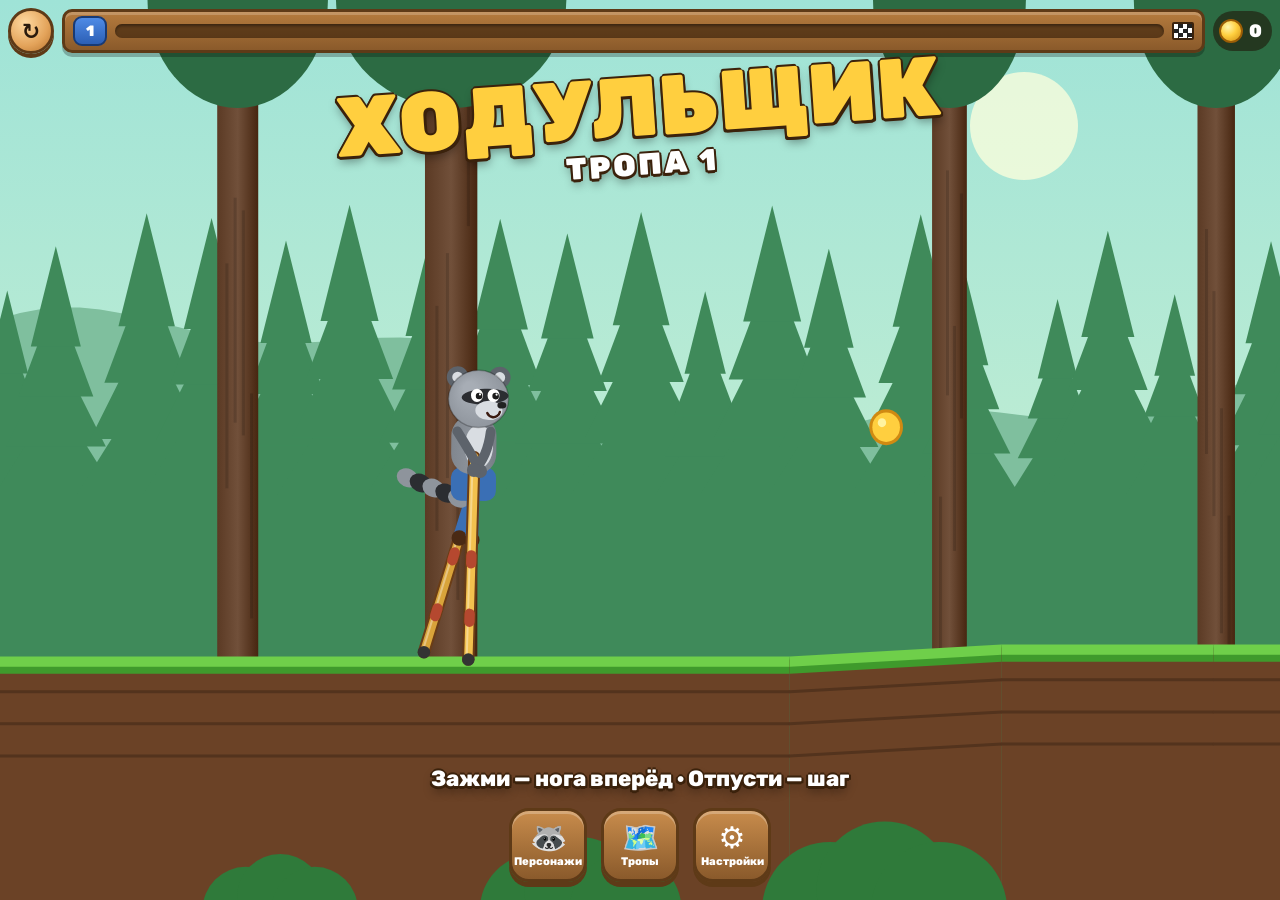
==== commit 8e64a7d5: "Ходульщик: ходьба как в Walk Master (нога вперёд-вверх, тело ровно), без меню браузера при долгом на" ====
--- a/hodulki/index.html
+++ b/hodulki/index.html
@@ -86,7 +86,7 @@
 
 <div class="layer home" id="home">
   <div class="logo stroke">ХОДУЛЬЩИК<small>ТРОПА <span id="hNum">1</span></small></div>
-  <div class="tap stroke" id="hTap">Зажми, чтобы идти</div>
+  <div class="tap stroke" id="hTap">Зажми — нога вперёд · Отпусти — шаг</div>
   <div class="dock">
     <button id="bChars"><span>🦝</span>Персонажи<i class="dot hidden" id="dotChars">!</i></button>
     <button id="bTrails"><span>🗺️</span>Тропы</button>
@@ -116,14 +116,13 @@
     <div class="panel-head"><button class="round x" data-close>✕</button><h2 class="stroke">НАСТРОЙКИ</h2></div>
     <div class="rows">
       <label>Звук <input type="checkbox" id="optSound" checked></label>
-      <div class="help"><b>Как ходить.</b> Зажми экран (или пробел) — свободная ходуля крутится назад, через голову и вперёд, а тело едет вперёд на опорной. Отпусти, когда ходуля окажется впереди внизу, — она встанет на землю. Потом то же самое другой ходулей.<br><br>Не касайся земли головой, не падай в ямы с шипами, собирай монеты и покупай новых персонажей.</div>
+      <div class="help"><b>Как ходить.</b> Зажми экран (или пробел) — задняя ходуля идёт вперёд и вверх, а тело наклоняется вперёд. Отпусти — ходуля опустится и встанет на землю. Чем дольше держишь, тем длиннее шаг, но передержишь — упадёшь лицом вперёд. Не дожмёшь — завалишься назад.<br><br>Не касайся земли головой, не падай в ямы с шипами, собирай монеты и покупай новых персонажей.</div>
     </div>
   </div>
 </div>
 
 <div class="toast hidden" id="toast"></div>
 
-<script src="planck.min.js"></script>
 <script src="physics.js"></script>
 <script>
 'use strict';
@@ -190,7 +189,7 @@
   DPR = Math.min(2, window.devicePixelRatio || 1);
   W = window.innerWidth; H = window.innerHeight;
   cv.width = Math.round(W * DPR); cv.height = Math.round(H * DPR);
-  PPM = Math.min(W / 7.5, H / 11.5);
+  PPM = Math.min(W / 9, H / 14);
 }
 window.addEventListener('resize', resize); resize();
 const cam = { x: 0, y: 2 };
@@ -250,6 +249,8 @@
 });
 window.addEventListener('keyup', (e) => { if (e.code === 'Space' || e.code === 'ArrowUp' || e.code === 'Enter') up(); });
 document.addEventListener('contextmenu', (e) => e.preventDefault());
+document.addEventListener('touchstart', (e) => { if (!e.target.closest('button, .modal, input, label')) e.preventDefault(); }, { passive: false });
+document.addEventListener('selectstart', (e) => e.preventDefault());
 $('bRestart').onclick = () => { sfx.click(); newGame(); setMode('home'); };
 
 // ================= рисование: фон =================
@@ -512,7 +513,8 @@
     ctx.beginPath(); ctx.moveTo(hx, hy); ctx.lineTo(hx + Math.sin(a) * u * 0.7, hy + Math.cos(a) * u * 0.7); ctx.stroke();
     ctx.fillStyle = '#4a2a14'; ctx.beginPath(); ctx.arc(hx + Math.sin(a) * u * 0.74, hy + Math.cos(a) * u * 0.74, u * 0.12, 0, 7); ctx.fill();
   };
-  const back = drawStilt(hx, hy, a0, L, false, u);
+  const LL = Array.isArray(L) ? L : [L, L];
+  const back = drawStilt(hx, hy, a0, LL[0], false, u);
   leg(a0);
   ctx.save(); ctx.translate(hx, hy); ctx.rotate(-ta); ctx.scale(1.3, 1.3);
   drawTail(ch, u * 0.45, t);
@@ -525,7 +527,7 @@
   drawHead(ch, u * 0.36, t, dead);
   ctx.restore();
   leg(a1);
-  const front = drawStilt(hx, hy, a1, L, true, u);
+  const front = drawStilt(hx, hy, a1, LL[1], true, u);
   const sh = (side) => ({ x: hx - Math.sin(ta) * u * 0.95 + Math.cos(ta) * side * u * 0.26, y: hy - Math.cos(ta) * u * 0.95 - Math.sin(ta) * side * u * 0.26 });
   const arm = (s, grip) => {
     ctx.strokeStyle = ch.arms || ch.fur2; ctx.lineWidth = u * 0.15; ctx.lineCap = 'round';
@@ -612,7 +614,19 @@
   const B = BIOMES[g.lv.biome];
   drawBackground(B);
   drawWorld(B, t);
-  drawCharacter(charById(save.sel), sx(h.x), sy(h.y), g.torso.getAngle(), g.stilts[0].getAngle(), g.stilts[1].getAngle(), g.L, t, mode === 'dead');
+  const Ls = [0, 1].map((i) => {
+    const a = g.stilts[i].getAngle(), c = Math.cos(a);
+    if (i === g.stance) return g.Ls;
+    const gy = groundY(g.lv, h.x + Math.sin(a) * g.L);
+    return c > 0.05 && h.y - g.L * c < gy ? Math.max(0.3, (h.y - gy) / c) : g.L;
+  });
+  drawCharacter(charById(save.sel), sx(h.x), sy(h.y), g.torso.getAngle(), g.stilts[0].getAngle(), g.stilts[1].getAngle(), Ls, t, mode === 'dead');
+  // кружок у ноги, которую сейчас переносят (как подсказка)
+  if (mode === 'play' && g.holding) {
+    const f = Phys.footPos(g, 1 - g.stance);
+    ctx.strokeStyle = 'rgba(255,255,255,.85)'; ctx.lineWidth = 3;
+    ctx.beginPath(); ctx.arc(sx(f.x), sy(f.y), PPM * 0.18, 0, 7); ctx.stroke();
+  }
   drawParticles(dt);
   drawSnow(dt);
   ctx.fillStyle = B.bush;
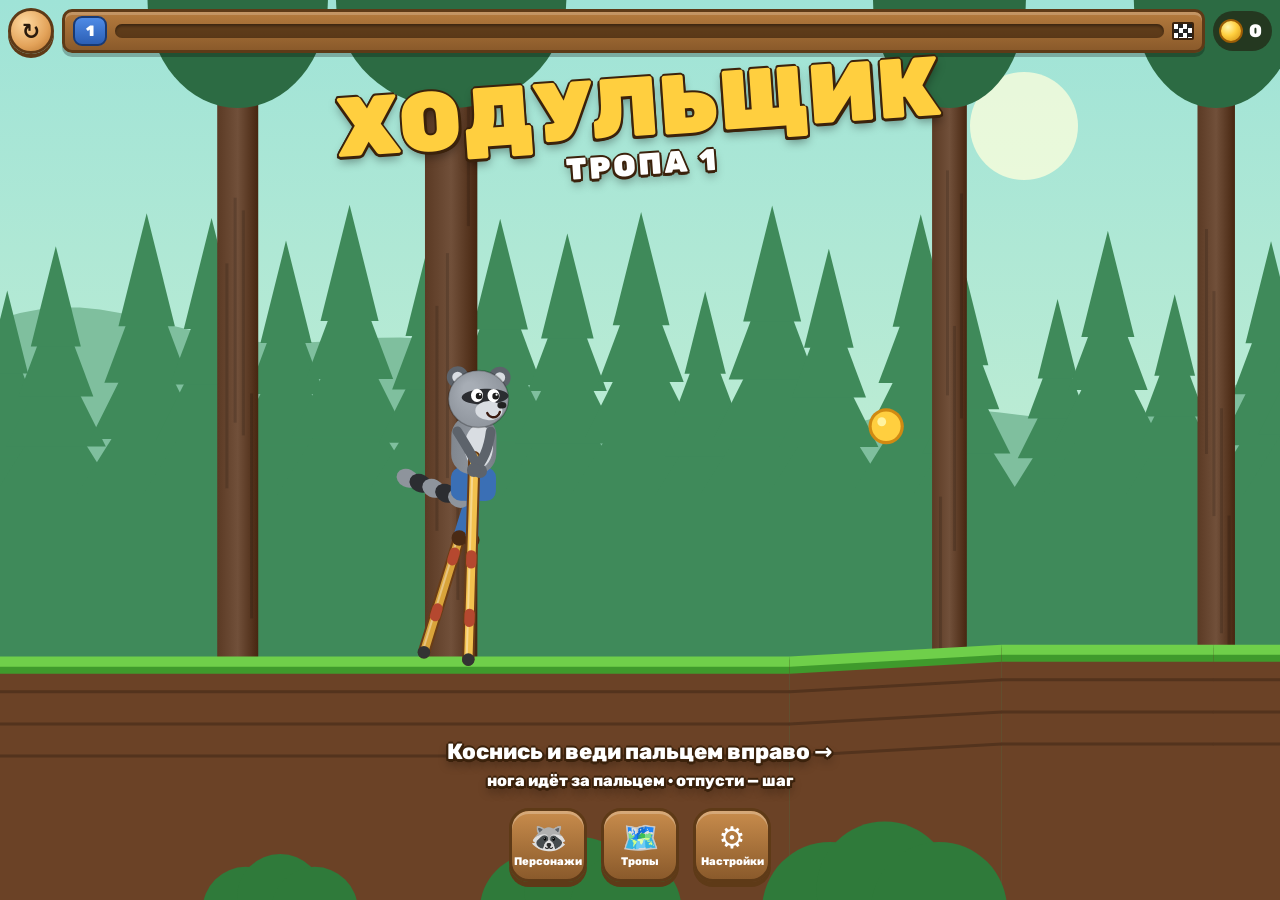
==== commit 3185e585: "Ходульщик: управление как в Walk Master — ходуля идёт за пальцем, вынесенная нога тянет тело Co-Auth" ====
--- a/hodulki/index.html
+++ b/hodulki/index.html
@@ -86,7 +86,7 @@
 
 <div class="layer home" id="home">
   <div class="logo stroke">ХОДУЛЬЩИК<small>ТРОПА <span id="hNum">1</span></small></div>
-  <div class="tap stroke" id="hTap">Зажми — нога вперёд · Отпусти — шаг</div>
+  <div class="tap stroke" id="hTap">Коснись и веди пальцем вправо →<br><small style="font-size:16px">нога идёт за пальцем · отпусти — шаг</small></div>
   <div class="dock">
     <button id="bChars"><span>🦝</span>Персонажи<i class="dot hidden" id="dotChars">!</i></button>
     <button id="bTrails"><span>🗺️</span>Тропы</button>
@@ -116,7 +116,7 @@
     <div class="panel-head"><button class="round x" data-close>✕</button><h2 class="stroke">НАСТРОЙКИ</h2></div>
     <div class="rows">
       <label>Звук <input type="checkbox" id="optSound" checked></label>
-      <div class="help"><b>Как ходить.</b> Зажми экран (или пробел) — задняя ходуля идёт вперёд и вверх, а тело наклоняется вперёд. Отпусти — ходуля опустится и встанет на землю. Чем дольше держишь, тем длиннее шаг, но передержишь — упадёшь лицом вперёд. Не дожмёшь — завалишься назад.<br><br>Не касайся земли головой, не падай в ямы с шипами, собирай монеты и покупай новых персонажей.</div>
+      <div class="help"><b>Как ходить.</b> Коснись экрана — задняя ходуля приподнимется. Веди палец вправо — она идёт вперёд ровно за пальцем, дальше ведёшь — выше поднимается. Вынесенная нога тянет тело вперёд. Отпусти — ходуля опустится и встанет на землю, следующим касанием управляешь другой.<br><br>Длинный шаг — быстрее, но легко упасть лицом вперёд. Короткий — надёжнее, но можно завалиться назад. На компьютере: мышь (зажать и вести) или пробел.<br><br>Не касайся земли головой, не падай в ямы с шипами, собирай монеты и покупай новых персонажей.</div>
     </div>
   </div>
 </div>
@@ -239,8 +239,19 @@
   if (mode === 'home') setMode('play');
   if (mode === 'play') holding = true;
 }
-function up() { holding = false; }
-window.addEventListener('pointerdown', (e) => { if (e.target.closest('button, .modal, input, label')) return; e.preventDefault(); down(); });
+function up() { holding = false; drag = null; }
+// управление как в Walk Master: коснулся — ходуля приподнялась, ведёшь палец вправо — она идёт вперёд за пальцем
+let drag = null; // { x0, base, dx }
+function dragTarget() {
+  if (!drag) return null; // клавиатура: ходуля идёт вперёд сама
+  return drag.base + 0.3 + (drag.dx / Math.max(260, W * 0.5)) * 1.8;
+}
+window.addEventListener('pointerdown', (e) => {
+  if (e.target.closest('button, .modal, input, label')) return;
+  e.preventDefault(); down();
+  if (holding) drag = { x0: e.clientX, base: g.phi, dx: 0 };
+});
+window.addEventListener('pointermove', (e) => { if (drag) drag.dx = e.clientX - drag.x0; });
 window.addEventListener('pointerup', up); window.addEventListener('pointercancel', up); window.addEventListener('blur', up);
 window.addEventListener('keydown', (e) => {
   if (e.code === 'Space' || e.code === 'ArrowUp' || e.code === 'Enter') { e.preventDefault(); if (!e.repeat) down(); }
@@ -590,7 +601,7 @@
     const hold = mode === 'play' && holding;
     if (hold && !wasHolding) sfx.whoosh();
     wasHolding = hold;
-    step(g, 1 / 60, hold);
+    step(g, 1 / 60, hold, dragTarget());
     for (const e of g.events) {
       if (e === 'land' && mode === 'play') sfx.land();
       if (e === 'coin') { sfx.coin(); save.coins++; persist(); updCoins(); const h = hipPos(g); burst(h.x, h.y + 1.5, 10, ['#ffcf3f', '#fff3a0'], 0.8, 2); }
@@ -701,7 +712,7 @@
 // для проверки: #trail5 — сразу тропа 5, #auto — играет автопилот, #shop — открыть персонажей
 const mTrail = location.hash.match(/trail(\d+)/);
 if (mTrail) { save.trail = +mTrail[1]; save.maxTrail = Math.max(save.maxTrail, save.trail); }
-if (/auto/.test(location.hash)) setInterval(() => { if (mode === 'home') setMode('play'); holding = mode === 'play' && Phys.bot(g); }, 1000 / 60);
+if (/auto/.test(location.hash)) setInterval(() => { if (mode === 'home') setMode('play'); holding = mode === 'play' && Phys.bot(g); drag = holding ? { x0: 0, base: g.botTarget - 0.3, dx: 0 } : null; }, 1000 / 60);
 newGame(); setMode('home'); updCoins();
 if (/shop/.test(location.hash)) $('bChars').click();
 requestAnimationFrame(frame);
